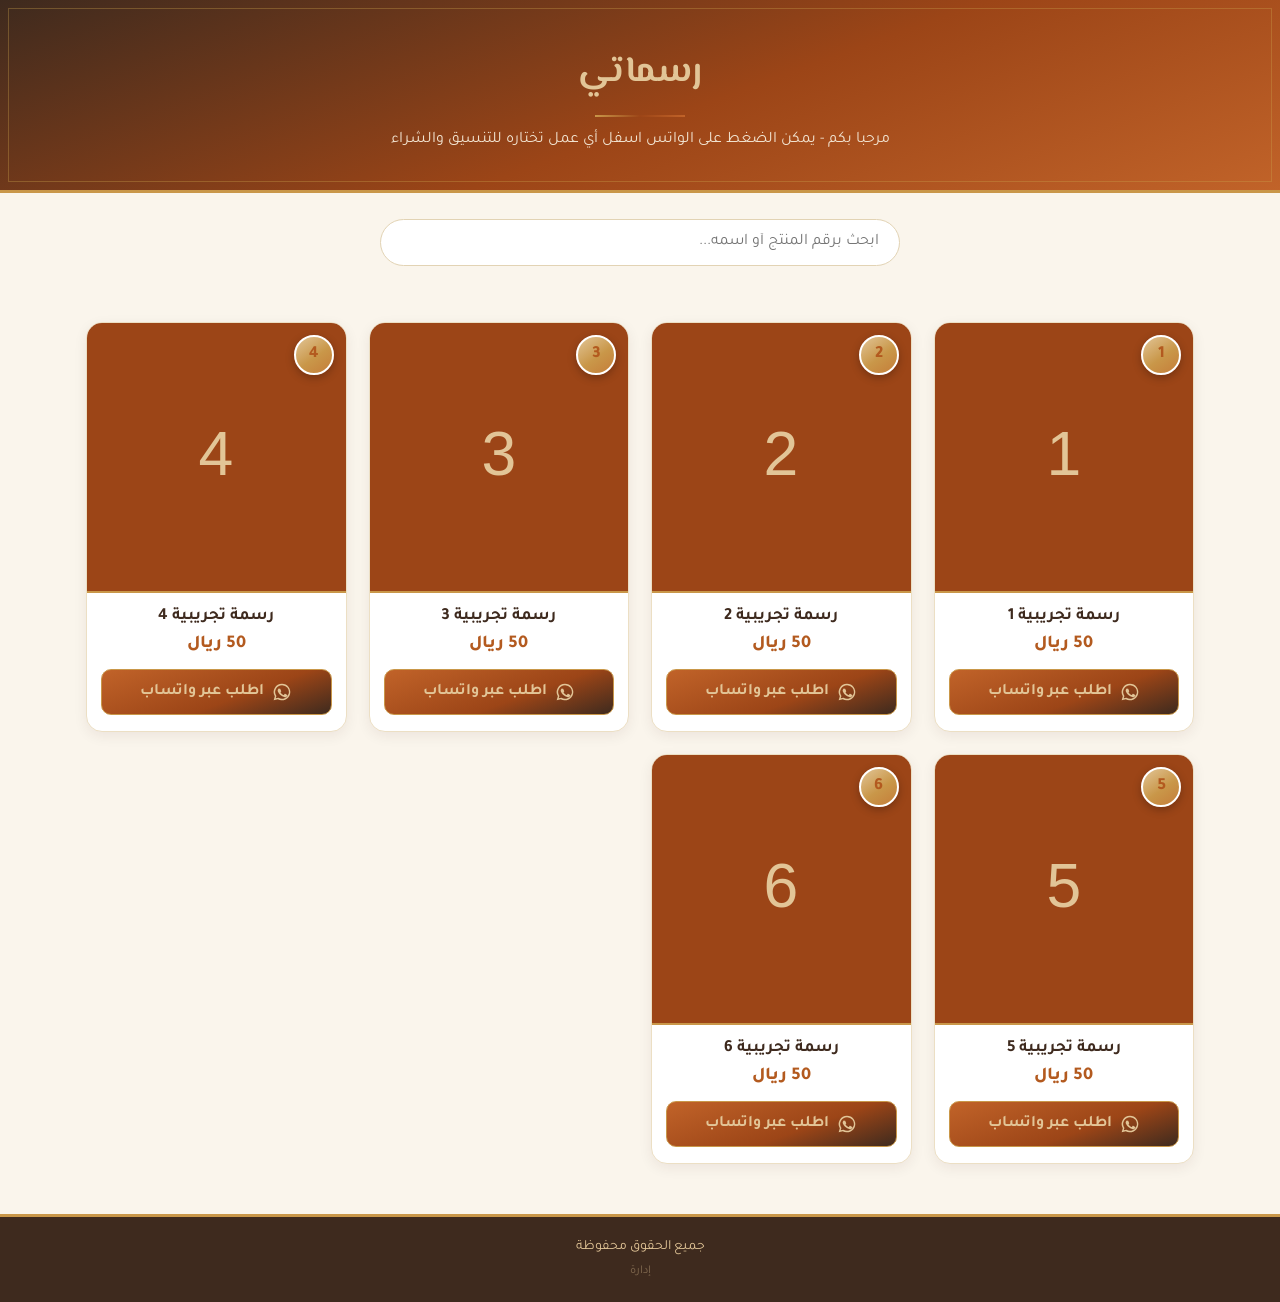
==== index.html @ ddc1f8a0 "بناء موقع رسماتي: عرض منتجات، طلب واتساب، لوحة إدارة موقع مستقل جديد (نفس فكرة وآلية متجر فاطمة) بأل" ====
<!DOCTYPE html>
<html lang="ar" dir="rtl">
<head>
  <meta charset="UTF-8">
  <meta name="viewport" content="width=device-width, initial-scale=1.0">
  <title>رسماتي</title>
  <link rel="preconnect" href="https://fonts.googleapis.com">
  <link rel="preconnect" href="https://fonts.gstatic.com" crossorigin>
  <link href="https://fonts.googleapis.com/css2?family=El+Messiri:wght@600;700&family=Tajawal:wght@400;500;700;800&display=swap" rel="stylesheet">
  <link rel="stylesheet" href="style.css?v=3">
</head>
<body>

  <header class="top">
    <h1 id="siteTitle">رسماتي</h1>
    <p id="siteSubtitle"></p>
  </header>

  <main>
    <div class="search-row">
      <div class="search-box">
        <input type="text" id="searchInput" placeholder="ابحث برقم المنتج أو اسمه...">
      </div>
      <div class="cat-dropdown" id="catDropdownWrap">
        <button type="button" class="cat-dropdown-btn" id="catDropdownBtn">
          <span id="catDropdownLabel">الأقسام</span>
          <span class="caret">▾</span>
        </button>
        <div class="cat-dropdown-menu" id="catDropdownMenu"></div>
      </div>
    </div>
    <div class="cat-tabs" id="catTabs"></div>
    <div class="grid" id="productsGrid"></div>
    <p class="empty" id="emptyMsg" style="display:none;">لا توجد منتجات مطابقة</p>
  </main>

  <footer>
    <p id="siteFooter"></p>
    <a class="admin-link" href="admin.html">إدارة</a>
  </footer>

  <div class="lightbox" id="lightbox">
    <button type="button" class="lb-close" id="lbClose" aria-label="إغلاق">&times;</button>
    <button type="button" class="lb-nav lb-prev" id="lbPrev" aria-label="الصورة السابقة">&#10094;</button>
    <button type="button" class="lb-nav lb-next" id="lbNext" aria-label="الصورة التالية">&#10095;</button>
    <div class="lb-stage" id="lbStage">
      <img id="lbImg" src="" alt="" draggable="false">
    </div>
    <div class="lb-zoom-bar">
      <button type="button" id="lbZoomOut" aria-label="تصغير">−</button>
      <span id="lbZoomLevel">100%</span>
      <button type="button" id="lbZoomIn" aria-label="تكبير">+</button>
    </div>
    <span class="lb-count" id="lbCount"></span>
  </div>

  <script>
    var DATA = null;
    var grid = document.getElementById('productsGrid');
    var emptyMsg = document.getElementById('emptyMsg');
    var searchInput = document.getElementById('searchInput');
    var catTabs = document.getElementById('catTabs');
    var ALL = 'الكل';
    var NONE = 'بدون قسم';
    var activeCategory = ALL;

    function siteBase() {
      var u = window.location.href.split('?')[0].split('#')[0];
      return u.substring(0, u.lastIndexOf('/') + 1);
    }

    function productImages(p) {
      if (p.images && p.images.length) { return p.images; }
      if (p.image) { return [p.image]; }
      return [];
    }

    /* ---------- صندوق تكبير الصورة ---------- */

    var lb = {
      el: document.getElementById('lightbox'),
      stage: document.getElementById('lbStage'),
      img: document.getElementById('lbImg'),
      count: document.getElementById('lbCount'),
      zoomLevel: document.getElementById('lbZoomLevel'),
      imgs: [],
      index: 0,
      scale: 1,
      x: 0,
      y: 0
    };

    var MIN_SCALE = 1;
    var MAX_SCALE = 4;

    function lbApply(animate) {
      lb.img.style.transition = animate ? 'transform 0.18s ease' : 'none';
      lb.img.style.transform = 'translate(' + lb.x + 'px,' + lb.y + 'px) scale(' + lb.scale + ')';
      lb.img.style.cursor = lb.scale > 1 ? 'grab' : 'zoom-in';
      lb.zoomLevel.textContent = Math.round(lb.scale * 100) + '%';
    }

    function lbClampPan() {
      if (lb.scale <= 1) { lb.x = 0; lb.y = 0; return; }
      var maxX = (lb.stage.clientWidth * (lb.scale - 1)) / 2;
      var maxY = (lb.stage.clientHeight * (lb.scale - 1)) / 2;
      lb.x = Math.max(-maxX, Math.min(maxX, lb.x));
      lb.y = Math.max(-maxY, Math.min(maxY, lb.y));
    }

    function lbSetScale(newScale, animate) {
      lb.scale = Math.max(MIN_SCALE, Math.min(MAX_SCALE, newScale));
      lbClampPan();
      lbApply(animate);
    }

    function lbShow(i) {
      lb.index = (i + lb.imgs.length) % lb.imgs.length;
      lb.img.src = lb.imgs[lb.index];
      lb.scale = 1;
      lb.x = 0;
      lb.y = 0;
      lbApply(false);
      lb.count.textContent = lb.imgs.length > 1 ? (lb.index + 1) + '/' + lb.imgs.length : '';
      var multi = lb.imgs.length > 1;
      document.getElementById('lbPrev').style.display = multi ? 'flex' : 'none';
      document.getElementById('lbNext').style.display = multi ? 'flex' : 'none';
    }

    function openLightbox(imgs, startIndex) {
      lb.imgs = imgs;
      document.body.style.overflow = 'hidden';
      lb.el.classList.add('open');
      lbShow(startIndex || 0);
    }

    function closeLightbox() {
      lb.el.classList.remove('open');
      document.body.style.overflow = '';
    }

    document.getElementById('lbClose').onclick = closeLightbox;
    document.getElementById('lbPrev').onclick = function (e) { e.stopPropagation(); lbShow(lb.index - 1); };
    document.getElementById('lbNext').onclick = function (e) { e.stopPropagation(); lbShow(lb.index + 1); };
    document.getElementById('lbZoomIn').onclick = function (e) { e.stopPropagation(); lbSetScale(lb.scale + 0.6, true); };
    document.getElementById('lbZoomOut').onclick = function (e) { e.stopPropagation(); lbSetScale(lb.scale - 0.6, true); };

    lb.el.addEventListener('click', function (e) {
      if (e.target === lb.el) { closeLightbox(); }
    });

    document.addEventListener('keydown', function (e) {
      if (!lb.el.classList.contains('open')) { return; }
      if (e.key === 'Escape') { closeLightbox(); }
      else if (e.key === 'ArrowLeft') { lbShow(lb.index - (document.dir === 'rtl' ? -1 : 1)); }
      else if (e.key === 'ArrowRight') { lbShow(lb.index + (document.dir === 'rtl' ? -1 : 1)); }
      else if (e.key === '+') { lbSetScale(lb.scale + 0.6, true); }
      else if (e.key === '-') { lbSetScale(lb.scale - 0.6, true); }
    });

    /* التكبير بعجلة الفأرة */
    lb.stage.addEventListener('wheel', function (e) {
      if (!lb.el.classList.contains('open')) { return; }
      e.preventDefault();
      var delta = e.deltaY > 0 ? -0.3 : 0.3;
      lbSetScale(lb.scale + delta, false);
    }, { passive: false });

    /* فأرة ولمس موحّدان عبر Pointer Events:
       - إصبع واحد / فأرة مع الضغط والسحب: تحريك الصورة عند التكبير
       - إصبعان (pinch): تكبير وتصغير باللمس
       - نقرة/لمسة مزدوجة سريعة بلا تحريك: تبديل التكبير 1x <-> 2.4x */
    var activePointers = {};
    var activeCount = 0;
    var pinchActive = false, pinchStartDist = 0, pinchStartScale = 1;
    var panId = null, panStartX = 0, panStartY = 0, panOrigX = 0, panOrigY = 0;
    var tapCandidate = null;
    var lastTapTime = 0;

    function dist2(a, b) {
      var dx = a.x - b.x, dy = a.y - b.y;
      return Math.sqrt(dx * dx + dy * dy);
    }

    lb.stage.addEventListener('pointerdown', function (e) {
      activePointers[e.pointerId] = { x: e.clientX, y: e.clientY };
      activeCount = Object.keys(activePointers).length;

      if (activeCount === 2) {
        var ids = Object.keys(activePointers);
        pinchActive = true;
        pinchStartDist = dist2(activePointers[ids[0]], activePointers[ids[1]]);
        pinchStartScale = lb.scale;
        panId = null;
        tapCandidate = null;
      } else if (activeCount === 1) {
        pinchActive = false;
        panId = e.pointerId;
        panStartX = e.clientX; panStartY = e.clientY;
        panOrigX = lb.x; panOrigY = lb.y;
        tapCandidate = { x: e.clientX, y: e.clientY, time: Date.now() };
      }
    });

    lb.stage.addEventListener('pointermove', function (e) {
      if (!(e.pointerId in activePointers)) { return; }
      activePointers[e.pointerId] = { x: e.clientX, y: e.clientY };

      if (pinchActive && activeCount === 2) {
        var ids = Object.keys(activePointers);
        var d = dist2(activePointers[ids[0]], activePointers[ids[1]]);
        if (pinchStartDist > 0) { lbSetScale(pinchStartScale * (d / pinchStartDist), false); }
        return;
      }

      if (panId === e.pointerId) {
        if (tapCandidate) {
          var movedFar = Math.abs(e.clientX - tapCandidate.x) > 8 || Math.abs(e.clientY - tapCandidate.y) > 8;
          if (movedFar) { tapCandidate = null; }
        }
        if (lb.scale > 1) {
          lb.x = panOrigX + (e.clientX - panStartX);
          lb.y = panOrigY + (e.clientY - panStartY);
          lbClampPan();
          lbApply(false);
        }
      }
    });

    function pointerEnd(e) {
      delete activePointers[e.pointerId];
      activeCount = Object.keys(activePointers).length;
      if (activeCount < 2) { pinchActive = false; }

      if (panId === e.pointerId) {
        if (tapCandidate && (Date.now() - tapCandidate.time) < 300) {
          var now = Date.now();
          if (now - lastTapTime < 350) {
            lbSetScale(lb.scale > 1 ? 1 : 2.4, true);
            lastTapTime = 0;
          } else {
            lastTapTime = now;
          }
        }
        panId = null;
        tapCandidate = null;
      }
    }

    lb.stage.addEventListener('pointerup', pointerEnd);
    lb.stage.addEventListener('pointercancel', pointerEnd);

    function buildWhatsappLink(p) {
      var imgs = productImages(p);
      var imageUrl = imgs.length ? (siteBase() + imgs[0]) : '';
      var msg = 'السلام عليكم، أبغى أطلب المنتج رقم ' + p.id + '\n' +
                'الاسم: ' + p.name + '\n' +
                'السعر: ' + p.price + ' ريال' +
                (imageUrl ? '\nرابط الصورة: ' + imageUrl : '');
      return 'https://wa.me/' + DATA.whatsapp + '?text=' + encodeURIComponent(msg);
    }

    function buildCarousel(p) {
      var imgs = productImages(p);
      var wrap = document.createElement('div');
      wrap.className = 'img-wrap';

      var track = document.createElement('div');
      track.className = 'img-track';
      imgs.forEach(function (src, i) {
        var img = document.createElement('img');
        img.src = src;
        img.alt = p.name;
        img.draggable = false;
        img.onclick = function (e) {
          e.stopPropagation();
          openLightbox(imgs, i);
        };
        track.appendChild(img);
      });
      wrap.appendChild(track);

      var current = 0;

      function update(animate) {
        track.style.transition = animate ? 'transform 0.35s ease' : 'none';
        track.style.transform = 'translateX(' + (current * 100) + '%)';
        if (dots) {
          Array.prototype.forEach.call(dots.children, function (d, i) {
            d.classList.toggle('active', i === current);
          });
        }
      }

      function go(i) {
        if (imgs.length === 0) { return; }
        current = (i + imgs.length) % imgs.length;
        update(true);
      }

      var dots = null;
      if (imgs.length > 1) {
        var prevBtn = document.createElement('button');
        prevBtn.type = 'button';
        prevBtn.className = 'nav-btn prev';
        prevBtn.innerHTML = '&#10094;';
        prevBtn.setAttribute('aria-label', 'الصورة السابقة');
        prevBtn.onclick = function (e) { e.stopPropagation(); go(current - 1); };

        var nextBtn = document.createElement('button');
        nextBtn.type = 'button';
        nextBtn.className = 'nav-btn next';
        nextBtn.innerHTML = '&#10095;';
        nextBtn.setAttribute('aria-label', 'الصورة التالية');
        nextBtn.onclick = function (e) { e.stopPropagation(); go(current + 1); };

        dots = document.createElement('div');
        dots.className = 'dots';
        imgs.forEach(function (_, i) {
          var d = document.createElement('span');
          d.className = 'dot' + (i === 0 ? ' active' : '');
          d.onclick = function (e) { e.stopPropagation(); go(i); };
          dots.appendChild(d);
        });

        var countBadge = document.createElement('span');
        countBadge.className = 'count-badge';
        countBadge.textContent = '1/' + imgs.length;

        wrap.appendChild(prevBtn);
        wrap.appendChild(nextBtn);
        wrap.appendChild(dots);
        wrap.appendChild(countBadge);

        var startX = null;
        wrap.addEventListener('touchstart', function (e) {
          startX = e.touches[0].clientX;
        }, { passive: true });
        wrap.addEventListener('touchend', function (e) {
          if (startX === null) { return; }
          var diff = e.changedTouches[0].clientX - startX;
          if (Math.abs(diff) > 40) {
            if (diff > 0) { go(current - 1); } else { go(current + 1); }
          }
          startX = null;
        });

        var origUpdate = update;
        update = function (animate) {
          origUpdate(animate);
          countBadge.textContent = (current + 1) + '/' + imgs.length;
        };
      }

      update(false);
      return wrap;
    }

    function currentList() {
      var list = DATA.products;
      if (activeCategory === NONE) {
        list = list.filter(function (p) { return !p.category; });
      } else if (activeCategory !== ALL) {
        list = list.filter(function (p) { return p.category === activeCategory; });
      }
      var q = searchInput.value.trim().toLowerCase();
      if (q) {
        list = list.filter(function (p) {
          return String(p.id).indexOf(q) !== -1 || p.name.toLowerCase().indexOf(q) !== -1;
        });
      }
      return list;
    }

    var catDropdownWrap = document.getElementById('catDropdownWrap');
    var catDropdownBtn = document.getElementById('catDropdownBtn');
    var catDropdownLabel = document.getElementById('catDropdownLabel');
    var catDropdownMenu = document.getElementById('catDropdownMenu');

    function closeCatDropdown() {
      catDropdownWrap.classList.remove('open');
    }

    function selectCategory(name) {
      activeCategory = name;
      Array.prototype.forEach.call(catTabs.children, function (c) {
        c.classList.toggle('active', c.textContent === name);
      });
      Array.prototype.forEach.call(catDropdownMenu.children, function (c) {
        c.classList.toggle('active', c.textContent === name);
      });
      catDropdownLabel.textContent = name === ALL ? 'الأقسام' : name;
      closeCatDropdown();
      render(currentList());
    }

    function buildTabs() {
      var cats = Array.isArray(DATA.categories) ? DATA.categories : [];
      catTabs.innerHTML = '';
      catDropdownMenu.innerHTML = '';

      if (cats.length === 0) {
        catDropdownWrap.style.display = 'none';
        return;
      }
      catDropdownWrap.style.display = '';

      var hasUncategorized = DATA.products.some(function (p) { return !p.category; });
      var names = [ALL].concat(cats).concat(hasUncategorized ? [NONE] : []);
      catDropdownLabel.textContent = activeCategory === ALL ? 'الأقسام' : activeCategory;

      names.forEach(function (name) {
        var btn = document.createElement('button');
        btn.type = 'button';
        btn.className = 'cat-tab' + (name === activeCategory ? ' active' : '');
        btn.textContent = name;
        btn.onclick = function () { selectCategory(name); };
        catTabs.appendChild(btn);

        var item = document.createElement('button');
        item.type = 'button';
        item.className = 'cat-dropdown-item' + (name === activeCategory ? ' active' : '');
        item.textContent = name;
        item.onclick = function () { selectCategory(name); };
        catDropdownMenu.appendChild(item);
      });
    }

    catDropdownBtn.addEventListener('click', function (e) {
      e.stopPropagation();
      catDropdownWrap.classList.toggle('open');
    });

    document.addEventListener('click', function (e) {
      if (!catDropdownWrap.contains(e.target)) { closeCatDropdown(); }
    });

    document.addEventListener('keydown', function (e) {
      if (e.key === 'Escape') { closeCatDropdown(); }
    });

    function render(list) {
      grid.innerHTML = '';
      if (list.length === 0) {
        emptyMsg.style.display = 'block';
        return;
      }
      emptyMsg.style.display = 'none';
      list.forEach(function (p) {
        var card = document.createElement('div');
        card.className = 'card';

        var badge = document.createElement('div');
        badge.className = 'badge';
        badge.textContent = p.id;

        var h3 = document.createElement('h3');
        h3.textContent = p.name;

        var price = document.createElement('p');
        price.className = 'price';
        price.textContent = p.price + ' ريال';

        var btn = document.createElement('a');
        btn.className = 'wa-btn';
        btn.target = '_blank';
        btn.rel = 'noopener';
        btn.href = buildWhatsappLink(p);
        btn.innerHTML = '<svg viewBox="0 0 24 24" aria-hidden="true"><path d="M12 2a10 10 0 0 0-8.6 15.1L2 22l5-1.3A10 10 0 1 0 12 2zm0 1.8a8.2 8.2 0 1 1-4.2 15.2l-.3-.2-3 .8.8-2.9-.2-.3A8.2 8.2 0 0 1 12 3.800zm-3.500 3.900c-.2 0-.5.1-.7.3-.3.3-1 1-1 2.300s1 2.700 1.200 2.900c.1.2 2 3.100 4.900 4.300 2.400 1 2.900.8 3.400.7.5 0 1.700-.7 1.900-1.300.2-.700.2-1.200.2-1.300-.1-.1-.3-.2-.6-.4l-2-1c-.3-.1-.5-.1-.7.2l-.9 1.100c-.2.2-.3.2-.6.1a6.700 6.700 0 0 1-3.300-2.900c-.2-.4.2-.4.7-1.300.1-.2 0-.3 0-.5l-.9-2.200c-.2-.5-.4-.5-.6-.5h-.5z"/></svg><span>اطلب عبر واتساب</span>';

        card.appendChild(badge);
        card.appendChild(buildCarousel(p));
        card.appendChild(h3);
        card.appendChild(price);
        card.appendChild(btn);
        grid.appendChild(card);
      });
    }

    function applyData() {
      document.getElementById('siteTitle').textContent = DATA.title;
      document.getElementById('siteSubtitle').textContent = DATA.subtitle;
      document.getElementById('siteFooter').textContent = DATA.footer;
      document.title = DATA.title;
      buildTabs();
      render(currentList());
    }

    searchInput.addEventListener('input', function () {
      render(currentList());
    });

    fetch('data.json?t=' + Date.now())
      .then(function (r) { return r.json(); })
      .then(function (d) { DATA = d; applyData(); })
      .catch(function () {
        emptyMsg.textContent = 'تعذر تحميل المنتجات، حدّث الصفحة';
        emptyMsg.style.display = 'block';
      });
  </script>
</body>
</html>
---- style.css ----
:root {
  --oud: #9c4517;        /* البرتقالي المحروق - الخطوط الفاصلة والروابط والعناصر المؤكدة */
  --oud-dark: #3e2a1e;    /* البني الداكن - النصوص والعناوين */
  --oud-light: #c16329;   /* برتقالي الجمر - الشريط العلوي والأزرار */
  --gold: #c99749;        /* الذهبي - بداية التدرج والحدود */
  --gold-light: #e2c597;  /* درجة أفتح من الذهبي، للنص على خلفية غامقة */
  --gold-dark: #c57d39;   /* العنبري - الخط التزييني تحت العنوان */
  --cream: #faf5ec;       /* الكريمي - الخلفية الأساسية */
  --ink: #3e2a1e;         /* البني الداكن - النصوص */
  --label: #b35a1f;       /* البرتقالي - أرقام الأعمال والتسميات الصغيرة */
}

* {
  box-sizing: border-box;
  margin: 0;
  padding: 0;
}

body {
  font-family: 'Tajawal', Tahoma, Arial, sans-serif;
  background: var(--cream);
  color: var(--ink);
  min-height: 100vh;
  display: flex;
  flex-direction: column;
}

/* ---------- الرأس ---------- */

.top {
  background: linear-gradient(160deg, var(--oud-dark) 0%, var(--oud) 55%, var(--oud-light) 100%);
  color: #fff;
  text-align: center;
  padding: 44px 16px 40px;
  border-bottom: 3px solid var(--gold);
  position: relative;
}

.top::before {
  content: '';
  position: absolute;
  inset: 8px;
  border: 1px solid rgba(201, 162, 75, 0.35);
  pointer-events: none;
}

.top h1 {
  font-family: 'El Messiri', 'Tajawal', Tahoma, sans-serif;
  font-size: 36px;
  font-weight: 700;
  color: var(--gold-light);
  letter-spacing: 0.5px;
}

.top h1::after {
  content: '';
  display: block;
  width: 90px;
  height: 2px;
  margin: 14px auto 0;
  background: linear-gradient(90deg, var(--gold), var(--oud), var(--oud-light));
}

.top p {
  margin-top: 14px;
  font-size: 16px;
  color: #f1e3d0;
}

/* ---------- المحتوى ---------- */

main {
  flex: 1;
  width: 100%;
  max-width: 1140px;
  margin: 0 auto;
  padding: 26px 16px 50px;
}

.search-row {
  display: flex;
  align-items: center;
  justify-content: center;
  gap: 10px;
  max-width: 620px;
  margin: 0 auto 28px;
}

.search-box {
  flex: 1;
  max-width: 520px;
  margin: 0;
}

.cat-dropdown {
  position: relative;
  flex-shrink: 0;
}

.cat-dropdown-btn {
  display: flex;
  align-items: center;
  gap: 6px;
  height: 100%;
  padding: 13px 16px;
  font-family: inherit;
  font-size: 15px;
  font-weight: 700;
  color: var(--oud);
  background: #fff;
  border: 1.5px solid #e2d3b4;
  border-radius: 30px;
  cursor: pointer;
  white-space: nowrap;
  transition: border-color 0.2s;
}

.cat-dropdown-btn:hover {
  border-color: var(--gold);
}

.cat-dropdown-btn .caret {
  font-size: 11px;
  transition: transform 0.2s;
}

.cat-dropdown.open .cat-dropdown-btn .caret {
  transform: rotate(180deg);
}

.cat-dropdown-menu {
  display: none;
  position: absolute;
  top: calc(100% + 8px);
  right: 0;
  min-width: 180px;
  max-height: 320px;
  overflow-y: auto;
  background: #fff;
  border: 1px solid #e2d3b4;
  border-radius: 14px;
  box-shadow: 0 10px 26px rgba(61, 11, 23, 0.18);
  z-index: 50;
  padding: 6px;
}

.cat-dropdown.open .cat-dropdown-menu {
  display: block;
}

.cat-dropdown-item {
  display: block;
  width: 100%;
  text-align: right;
  padding: 10px 12px;
  font-family: inherit;
  font-size: 14px;
  font-weight: 600;
  color: var(--ink);
  background: none;
  border: none;
  border-radius: 8px;
  cursor: pointer;
}

.cat-dropdown-item:hover {
  background: var(--cream);
}

.cat-dropdown-item.active {
  background: var(--oud);
  color: var(--gold-light);
}

.search-box input {
  width: 100%;
  padding: 13px 20px;
  font-family: inherit;
  font-size: 16px;
  color: var(--ink);
  background: #fff;
  border: 1.5px solid #e2d3b4;
  border-radius: 30px;
  outline: none;
  transition: border-color 0.2s, box-shadow 0.2s;
}

.search-box input:focus {
  border-color: var(--gold);
  box-shadow: 0 0 0 4px rgba(201, 162, 75, 0.18);
}

.cat-tabs {
  display: flex;
  gap: 8px;
  overflow-x: auto;
  padding-bottom: 10px;
  margin-bottom: 18px;
  -ms-overflow-style: none;
  scrollbar-width: none;
}

.cat-tabs::-webkit-scrollbar {
  display: none;
}

.cat-tab {
  flex: 0 0 auto;
  font-family: inherit;
  font-size: 14px;
  font-weight: 700;
  color: var(--label);
  background: #fff;
  border: 1.5px solid #e2d3b4;
  border-radius: 20px;
  padding: 9px 18px;
  cursor: pointer;
  transition: background 0.2s, color 0.2s, border-color 0.2s;
  white-space: nowrap;
}

.cat-tab:hover {
  border-color: var(--gold);
}

.cat-tab.active {
  background: var(--oud);
  border-color: var(--oud);
  color: var(--gold-light);
}

.grid {
  display: grid;
  grid-template-columns: repeat(auto-fill, minmax(240px, 1fr));
  gap: 22px;
}

/* ---------- بطاقة المنتج ---------- */

.card {
  position: relative;
  background: #fff;
  border: 1px solid #ecdfc4;
  border-radius: 16px;
  overflow: hidden;
  box-shadow: 0 4px 14px rgba(61, 11, 23, 0.07);
  text-align: center;
  transition: transform 0.25s ease, box-shadow 0.25s ease, border-color 0.25s ease;
}

.card:hover {
  transform: translateY(-4px);
  border-color: var(--gold);
  box-shadow: 0 12px 26px rgba(61, 11, 23, 0.16);
}

.badge {
  position: absolute;
  top: 12px;
  right: 12px;
  z-index: 2;
  min-width: 40px;
  height: 40px;
  line-height: 36px;
  padding: 0 8px;
  border-radius: 20px;
  background: linear-gradient(145deg, var(--gold-light), var(--gold) 55%, var(--gold-dark));
  border: 2px solid #fff;
  color: var(--label);
  font-weight: 800;
  font-size: 17px;
  box-shadow: 0 3px 8px rgba(0, 0, 0, 0.25);
}

.img-wrap {
  position: relative;
  overflow: hidden;
  height: 270px;
  background: #f1e9da;
  border-bottom: 2px solid var(--gold);
  direction: ltr;
}

.img-track {
  display: flex;
  height: 100%;
  transform: translateX(0%);
}

.img-track img {
  flex: 0 0 100%;
  width: 100%;
  height: 100%;
  object-fit: cover;
  user-select: none;
  -webkit-user-drag: none;
  transition: transform 0.45s ease;
}

.img-wrap:hover .img-track img {
  cursor: zoom-in;
}

.nav-btn {
  position: absolute;
  top: 50%;
  transform: translateY(-50%);
  width: 32px;
  height: 32px;
  border-radius: 50%;
  border: none;
  background: rgba(61, 11, 23, 0.55);
  color: #fff;
  font-size: 13px;
  line-height: 32px;
  text-align: center;
  cursor: pointer;
  z-index: 3;
  opacity: 0;
  transition: opacity 0.2s, background 0.2s;
}

.img-wrap:hover .nav-btn {
  opacity: 1;
}

.nav-btn:hover {
  background: var(--oud);
}

.nav-btn.prev {
  left: 8px;
}

.nav-btn.next {
  right: 8px;
}

.dots {
  position: absolute;
  bottom: 10px;
  left: 0;
  right: 0;
  display: flex;
  justify-content: center;
  gap: 6px;
  z-index: 3;
}

.dot {
  width: 7px;
  height: 7px;
  border-radius: 50%;
  background: rgba(255, 255, 255, 0.55);
  border: 1px solid rgba(61, 11, 23, 0.4);
  cursor: pointer;
  transition: background 0.2s, transform 0.2s;
}

.dot.active {
  background: var(--gold);
  transform: scale(1.25);
}

.count-badge {
  position: absolute;
  top: 10px;
  left: 10px;
  z-index: 3;
  background: rgba(61, 11, 23, 0.6);
  color: var(--gold-light);
  font-size: 11px;
  font-weight: 700;
  padding: 2px 8px;
  border-radius: 10px;
}

.card h3 {
  margin: 14px 12px 6px;
  font-size: 17px;
  font-weight: 700;
  color: var(--ink);
}

.price {
  color: var(--label);
  font-weight: 800;
  font-size: 18px;
  margin-bottom: 14px;
}

.wa-btn {
  display: flex;
  align-items: center;
  justify-content: center;
  gap: 8px;
  margin: 0 14px 16px;
  padding: 12px;
  background: linear-gradient(160deg, var(--oud-light), var(--oud) 60%, var(--oud-dark));
  border: 1px solid var(--gold);
  border-radius: 10px;
  color: var(--gold-light);
  font-weight: 700;
  font-size: 16px;
  text-decoration: none;
  transition: filter 0.2s, color 0.2s;
}

.wa-btn svg {
  width: 20px;
  height: 20px;
  fill: currentColor;
  flex-shrink: 0;
}

.wa-btn:hover {
  filter: brightness(1.18);
  color: #fff;
}

.empty {
  text-align: center;
  padding: 40px;
  color: #8a7479;
}

/* ---------- التذييل ---------- */

footer {
  text-align: center;
  padding: 22px 16px;
  background: var(--oud-dark);
  border-top: 3px solid var(--gold);
  color: var(--gold-light);
  font-size: 14px;
}

.admin-link {
  display: inline-block;
  margin-top: 8px;
  color: var(--gold-light);
  opacity: 0.4;
  font-size: 12px;
  text-decoration: none;
}

.admin-link:hover {
  opacity: 0.9;
}

/* ---------- صندوق تكبير الصورة ---------- */

.lightbox {
  display: none;
  position: fixed;
  inset: 0;
  z-index: 999;
  background: rgba(20, 8, 12, 0.94);
  align-items: center;
  justify-content: center;
}

.lightbox.open {
  display: flex;
}

.lb-stage {
  width: 100%;
  height: 100%;
  display: flex;
  align-items: center;
  justify-content: center;
  overflow: hidden;
  touch-action: none;
}

.lb-stage img {
  max-width: 92vw;
  max-height: 82vh;
  object-fit: contain;
  user-select: none;
  -webkit-user-drag: none;
  will-change: transform;
}

.lb-close {
  position: absolute;
  top: 14px;
  left: 16px;
  z-index: 3;
  width: 40px;
  height: 40px;
  border-radius: 50%;
  border: none;
  background: rgba(255, 255, 255, 0.12);
  color: #fff;
  font-size: 24px;
  line-height: 40px;
  cursor: pointer;
}

.lb-close:hover {
  background: rgba(255, 255, 255, 0.22);
}

.lb-nav {
  position: absolute;
  top: 50%;
  transform: translateY(-50%);
  width: 46px;
  height: 46px;
  border-radius: 50%;
  border: none;
  background: rgba(255, 255, 255, 0.12);
  color: #fff;
  font-size: 16px;
  cursor: pointer;
  z-index: 3;
  display: flex;
  align-items: center;
  justify-content: center;
}

.lb-nav:hover {
  background: rgba(255, 255, 255, 0.22);
}

.lb-nav.lb-prev {
  right: 16px;
}

.lb-nav.lb-next {
  left: 16px;
}

.lb-zoom-bar {
  position: absolute;
  bottom: 18px;
  left: 50%;
  transform: translateX(-50%);
  display: flex;
  align-items: center;
  gap: 12px;
  background: rgba(255, 255, 255, 0.12);
  border-radius: 24px;
  padding: 8px 16px;
  z-index: 3;
  color: #fff;
}

.lb-zoom-bar button {
  width: 30px;
  height: 30px;
  border-radius: 50%;
  border: none;
  background: rgba(255, 255, 255, 0.18);
  color: #fff;
  font-size: 18px;
  line-height: 30px;
  cursor: pointer;
}

.lb-zoom-bar button:hover {
  background: rgba(255, 255, 255, 0.3);
}

.lb-zoom-bar span {
  min-width: 42px;
  text-align: center;
  font-size: 13px;
}

.lb-count {
  position: absolute;
  top: 16px;
  right: 16px;
  z-index: 3;
  color: #fff;
  background: rgba(255, 255, 255, 0.12);
  border-radius: 12px;
  padding: 4px 10px;
  font-size: 12px;
}

/* ---------- الجوال ---------- */

@media (max-width: 600px) {
  .top {
    padding: 34px 14px 30px;
  }
  .top h1 {
    font-size: 27px;
  }
  .search-row {
    padding: 0 2px;
  }
  .cat-dropdown-btn {
    padding: 11px 12px;
    font-size: 13px;
  }
  .cat-dropdown-menu {
    min-width: 150px;
  }
  .grid {
    grid-template-columns: repeat(2, 1fr);
    gap: 12px;
  }
  .img-wrap {
    height: 190px;
  }
  .cat-tab {
    font-size: 13px;
    padding: 7px 14px;
  }
  .nav-btn {
    opacity: 1;
    width: 26px;
    height: 26px;
    font-size: 11px;
    line-height: 26px;
  }
  .lb-nav {
    width: 38px;
    height: 38px;
    font-size: 13px;
  }
  .lb-nav.lb-prev {
    right: 8px;
  }
  .lb-nav.lb-next {
    left: 8px;
  }
  .lb-close {
    top: 8px;
    left: 8px;
    width: 34px;
    height: 34px;
    font-size: 20px;
    line-height: 34px;
  }
  .lb-count {
    top: 10px;
    right: 10px;
  }
  .lb-zoom-bar {
    bottom: 10px;
  }
  .card h3 {
    font-size: 14px;
    margin: 10px 8px 4px;
  }
  .price {
    font-size: 15px;
    margin-bottom: 10px;
  }
  .wa-btn {
    margin: 0 8px 10px;
    padding: 10px 6px;
    font-size: 13px;
    gap: 5px;
  }
  .wa-btn svg {
    width: 16px;
    height: 16px;
  }
  .badge {
    min-width: 32px;
    height: 32px;
    line-height: 28px;
    font-size: 14px;
    top: 8px;
    right: 8px;
  }
}
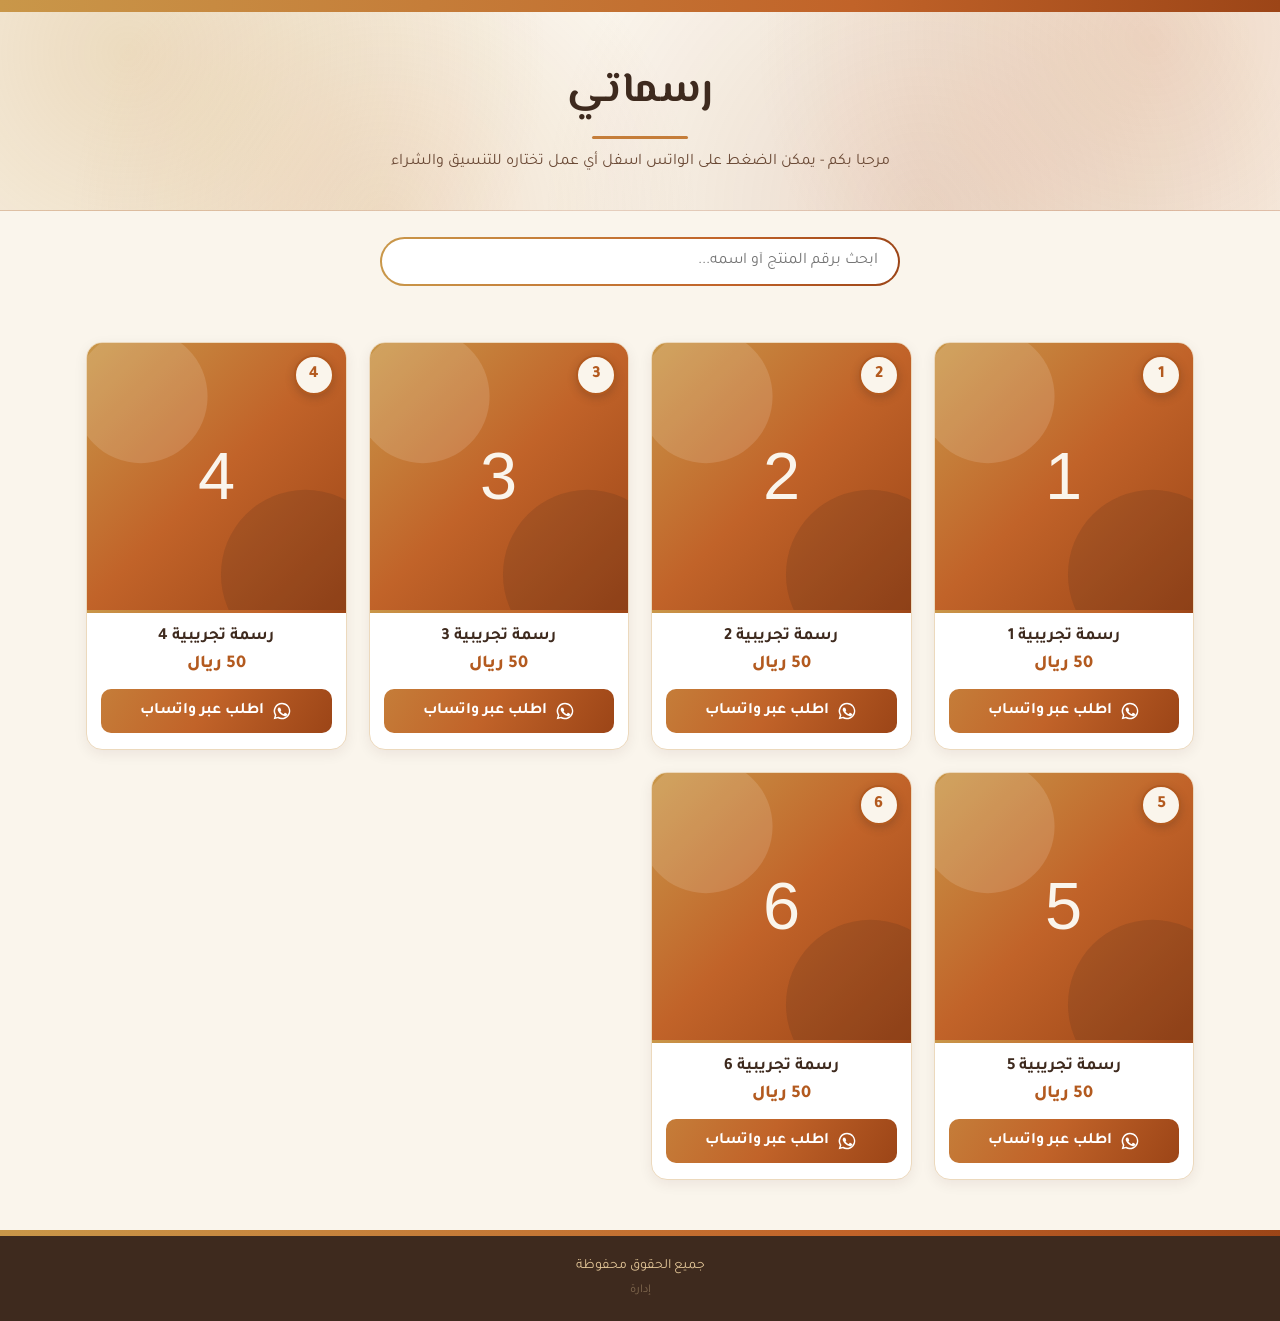
==== commit 0730948b: "إعادة تصميم رسماتي بمزج ألوان الباليت على طابع فني خلفية كريمية مع لمسات لونية ناعمة في الرأس، شريط " ====
--- a/index.html
+++ b/index.html
@@ -7,7 +7,7 @@
   <link rel="preconnect" href="https://fonts.googleapis.com">
   <link rel="preconnect" href="https://fonts.gstatic.com" crossorigin>
   <link href="https://fonts.googleapis.com/css2?family=El+Messiri:wght@600;700&family=Tajawal:wght@400;500;700;800&display=swap" rel="stylesheet">
-  <link rel="stylesheet" href="style.css?v=3">
+  <link rel="stylesheet" href="style.css?v=4">
 </head>
 <body>
 
--- a/style.css
+++ b/style.css
@@ -28,43 +28,52 @@
 /* ---------- الرأس ---------- */
 
 .top {
-  background: linear-gradient(160deg, var(--oud-dark) 0%, var(--oud) 55%, var(--oud-light) 100%);
-  color: #fff;
+  background:
+    radial-gradient(circle at 10% 25%, rgba(201, 151, 73, 0.28), transparent 36%),
+    radial-gradient(circle at 90% 18%, rgba(193, 99, 41, 0.20), transparent 34%),
+    radial-gradient(circle at 72% 100%, rgba(156, 69, 23, 0.16), transparent 40%),
+    radial-gradient(circle at 30% 105%, rgba(197, 125, 57, 0.18), transparent 34%),
+    var(--cream);
+  color: var(--ink);
   text-align: center;
-  padding: 44px 16px 40px;
-  border-bottom: 3px solid var(--gold);
+  padding: 58px 16px 38px;
+  border-bottom: 1px solid rgba(156, 69, 23, 0.22);
   position: relative;
 }
 
 .top::before {
   content: '';
   position: absolute;
-  inset: 8px;
-  border: 1px solid rgba(201, 162, 75, 0.35);
+  top: 0;
+  left: 0;
+  right: 0;
+  height: 12px;
+  background: linear-gradient(90deg, var(--gold), var(--gold-dark), var(--oud-light), var(--oud));
   pointer-events: none;
 }
 
 .top h1 {
   font-family: 'El Messiri', 'Tajawal', Tahoma, sans-serif;
-  font-size: 36px;
+  font-size: 42px;
   font-weight: 700;
-  color: var(--gold-light);
+  color: var(--ink);
   letter-spacing: 0.5px;
 }
 
 .top h1::after {
   content: '';
   display: block;
-  width: 90px;
-  height: 2px;
-  margin: 14px auto 0;
-  background: linear-gradient(90deg, var(--gold), var(--oud), var(--oud-light));
+  width: 96px;
+  height: 3px;
+  margin: 12px auto 0;
+  border-radius: 3px;
+  background: var(--gold-dark);
 }
 
 .top p {
   margin-top: 14px;
   font-size: 16px;
-  color: #f1e3d0;
+  color: #6b4a36;
 }
 
 /* ---------- المحتوى ---------- */
@@ -102,21 +111,21 @@
   align-items: center;
   gap: 6px;
   height: 100%;
-  padding: 13px 16px;
+  padding: 13px 18px;
   font-family: inherit;
   font-size: 15px;
   font-weight: 700;
-  color: var(--oud);
-  background: #fff;
-  border: 1.5px solid #e2d3b4;
+  color: #fff;
+  background: linear-gradient(120deg, var(--oud-light), var(--oud));
+  border: none;
   border-radius: 30px;
   cursor: pointer;
   white-space: nowrap;
-  transition: border-color 0.2s;
+  transition: filter 0.2s;
 }
 
 .cat-dropdown-btn:hover {
-  border-color: var(--gold);
+  filter: brightness(1.1);
 }
 
 .cat-dropdown-btn .caret {
@@ -137,7 +146,7 @@
   max-height: 320px;
   overflow-y: auto;
   background: #fff;
-  border: 1px solid #e2d3b4;
+  border: 1px solid #e6cfae;
   border-radius: 14px;
   box-shadow: 0 10px 26px rgba(61, 11, 23, 0.18);
   z-index: 50;
@@ -168,8 +177,8 @@
 }
 
 .cat-dropdown-item.active {
-  background: var(--oud);
-  color: var(--gold-light);
+  background: linear-gradient(120deg, var(--oud-light), var(--oud));
+  color: #fff;
 }
 
 .search-box input {
@@ -178,16 +187,15 @@
   font-family: inherit;
   font-size: 16px;
   color: var(--ink);
-  background: #fff;
-  border: 1.5px solid #e2d3b4;
+  border: 2px solid transparent;
   border-radius: 30px;
+  background: linear-gradient(#fff, #fff) padding-box, linear-gradient(90deg, var(--gold), var(--gold-dark), var(--oud-light), var(--oud)) border-box;
   outline: none;
-  transition: border-color 0.2s, box-shadow 0.2s;
+  transition: box-shadow 0.2s;
 }
 
 .search-box input:focus {
-  border-color: var(--gold);
-  box-shadow: 0 0 0 4px rgba(201, 162, 75, 0.18);
+  box-shadow: 0 0 0 4px rgba(193, 99, 41, 0.18);
 }
 
 .cat-tabs {
@@ -211,7 +219,7 @@
   font-weight: 700;
   color: var(--label);
   background: #fff;
-  border: 1.5px solid #e2d3b4;
+  border: 1.5px solid #e6cfae;
   border-radius: 20px;
   padding: 9px 18px;
   cursor: pointer;
@@ -224,9 +232,9 @@
 }
 
 .cat-tab.active {
-  background: var(--oud);
-  border-color: var(--oud);
-  color: var(--gold-light);
+  background: linear-gradient(120deg, var(--oud-light), var(--oud));
+  border-color: transparent;
+  color: #fff;
 }
 
 .grid {
@@ -240,7 +248,7 @@
 .card {
   position: relative;
   background: #fff;
-  border: 1px solid #ecdfc4;
+  border: 1px solid #ecd9bd;
   border-radius: 16px;
   overflow: hidden;
   box-shadow: 0 4px 14px rgba(61, 11, 23, 0.07);
@@ -264,12 +272,12 @@
   line-height: 36px;
   padding: 0 8px;
   border-radius: 20px;
-  background: linear-gradient(145deg, var(--gold-light), var(--gold) 55%, var(--gold-dark));
-  border: 2px solid #fff;
+  background: var(--cream);
+  border: 2px solid var(--label);
   color: var(--label);
   font-weight: 800;
   font-size: 17px;
-  box-shadow: 0 3px 8px rgba(0, 0, 0, 0.25);
+  box-shadow: 0 3px 8px rgba(62, 42, 30, 0.25);
 }
 
 .img-wrap {
@@ -277,7 +285,8 @@
   overflow: hidden;
   height: 270px;
   background: #f1e9da;
-  border-bottom: 2px solid var(--gold);
+  border-bottom: 3px solid;
+  border-image: linear-gradient(90deg, var(--gold), var(--gold-dark), var(--oud-light), var(--oud)) 1;
   direction: ltr;
 }
 
@@ -396,14 +405,14 @@
   gap: 8px;
   margin: 0 14px 16px;
   padding: 12px;
-  background: linear-gradient(160deg, var(--oud-light), var(--oud) 60%, var(--oud-dark));
-  border: 1px solid var(--gold);
+  background: linear-gradient(120deg, var(--gold-dark), var(--oud-light) 45%, var(--oud));
+  border: none;
   border-radius: 10px;
-  color: var(--gold-light);
+  color: #fff;
   font-weight: 700;
   font-size: 16px;
   text-decoration: none;
-  transition: filter 0.2s, color 0.2s;
+  transition: filter 0.2s;
 }
 
 .wa-btn svg {
@@ -414,7 +423,7 @@
 }
 
 .wa-btn:hover {
-  filter: brightness(1.18);
+  filter: brightness(1.12);
   color: #fff;
 }
 
@@ -430,7 +439,8 @@
   text-align: center;
   padding: 22px 16px;
   background: var(--oud-dark);
-  border-top: 3px solid var(--gold);
+  border-top: 6px solid;
+  border-image: linear-gradient(90deg, var(--gold), var(--gold-dark), var(--oud-light), var(--oud)) 1;
   color: var(--gold-light);
   font-size: 14px;
 }
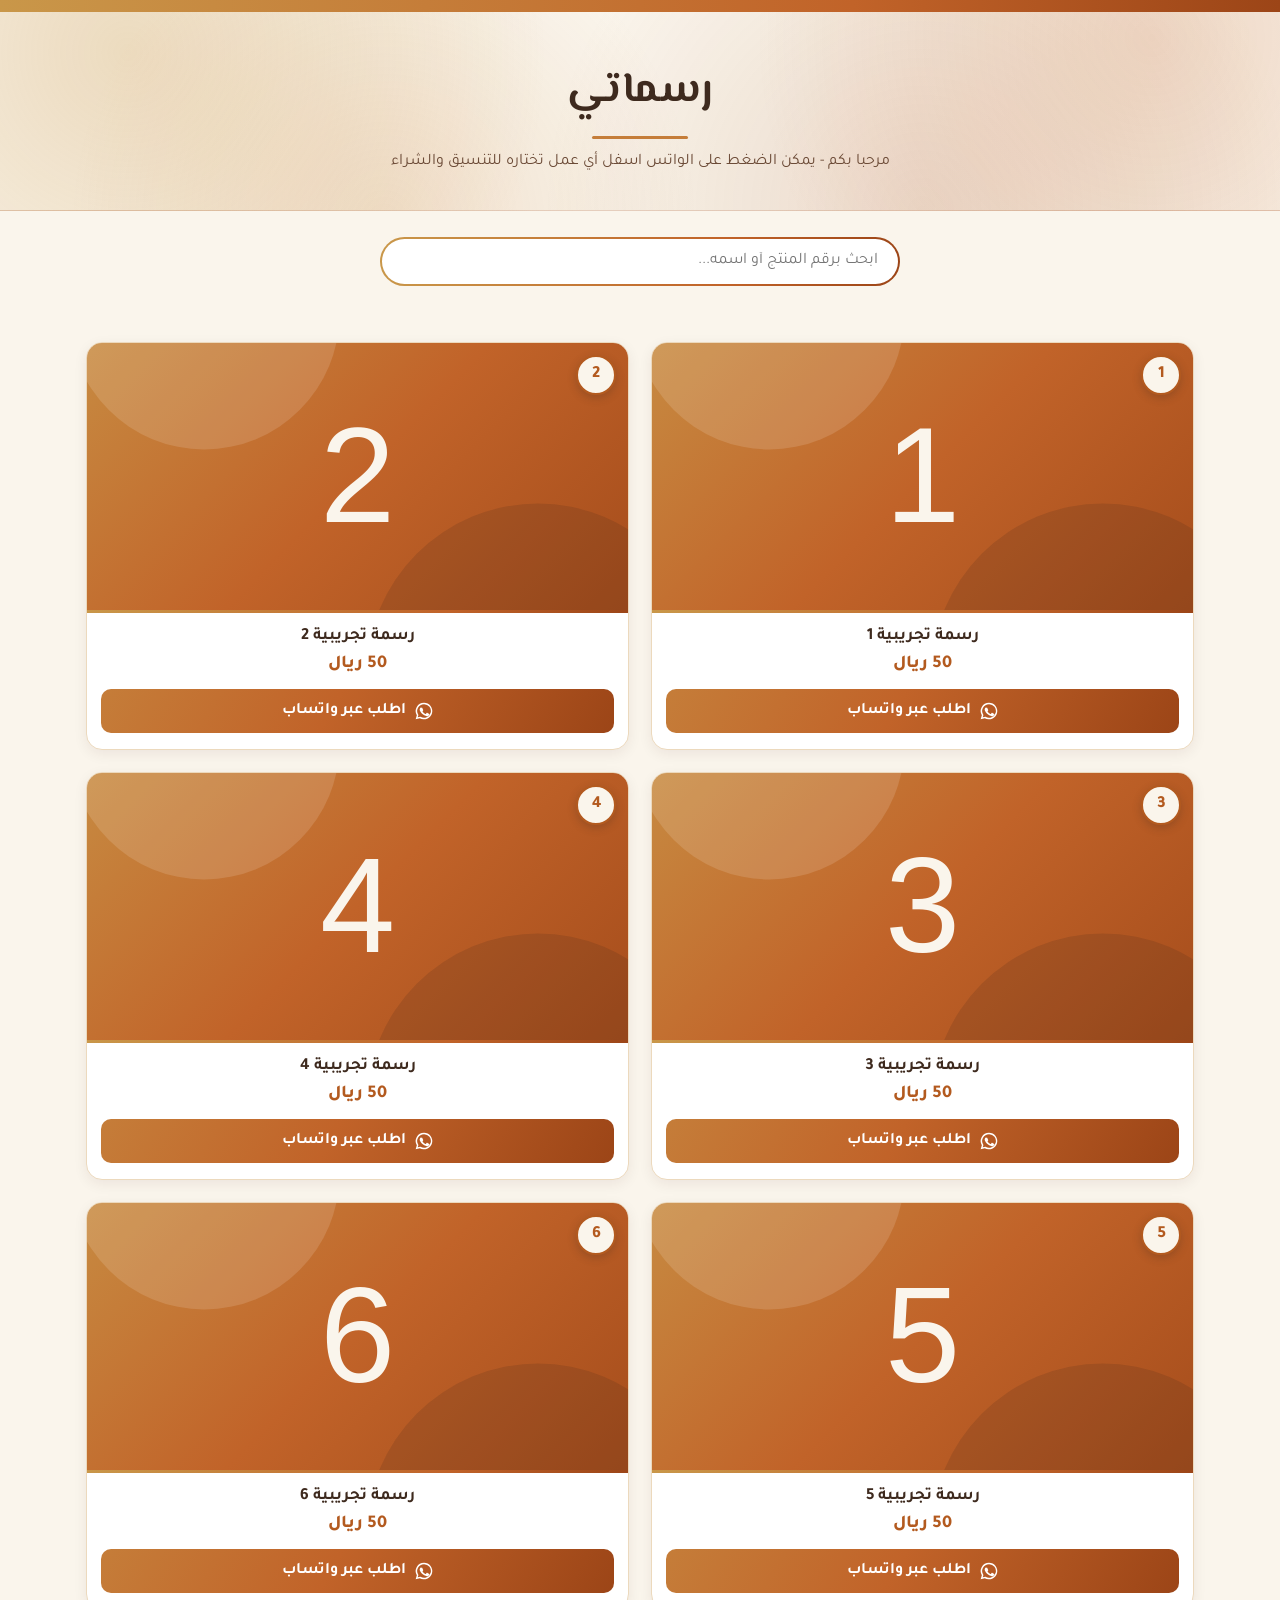
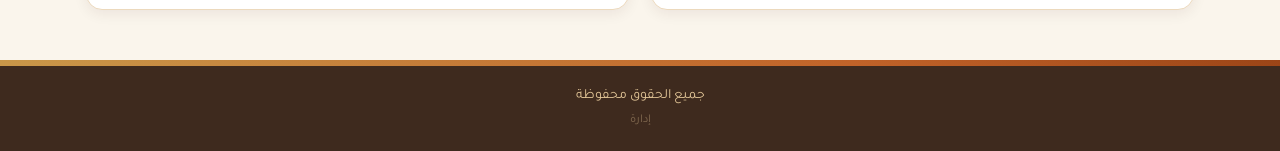
==== commit 9d98af8e: "إضافة تحكم من لوحة الإدارة بعدد الأعمال في الصف (صورتان أو صورة كبيرة) Co-Authored-By: Claude Sonnet" ====
--- a/index.html
+++ b/index.html
@@ -482,6 +482,7 @@
       document.getElementById('siteSubtitle').textContent = DATA.subtitle;
       document.getElementById('siteFooter').textContent = DATA.footer;
       document.title = DATA.title;
+      grid.className = 'grid ' + (DATA.columns === 1 ? 'cols-1' : 'cols-2');
       buildTabs();
       render(currentList());
     }
--- a/style.css
+++ b/style.css
@@ -682,3 +682,32 @@
     right: 8px;
   }
 }
+
+/* ---------- عدد الأعمال في الصف (من لوحة الإدارة) ---------- */
+
+.grid.cols-2 {
+  grid-template-columns: repeat(2, 1fr);
+}
+
+.grid.cols-1 {
+  grid-template-columns: 1fr;
+  max-width: 640px;
+  margin-left: auto;
+  margin-right: auto;
+}
+
+.grid.cols-1 .img-wrap {
+  height: 460px;
+}
+
+@media (max-width: 640px) {
+  .grid.cols-2 {
+    grid-template-columns: repeat(2, 1fr);
+  }
+  .grid.cols-1 {
+    grid-template-columns: 1fr;
+  }
+  .grid.cols-1 .img-wrap {
+    height: 380px;
+  }
+}
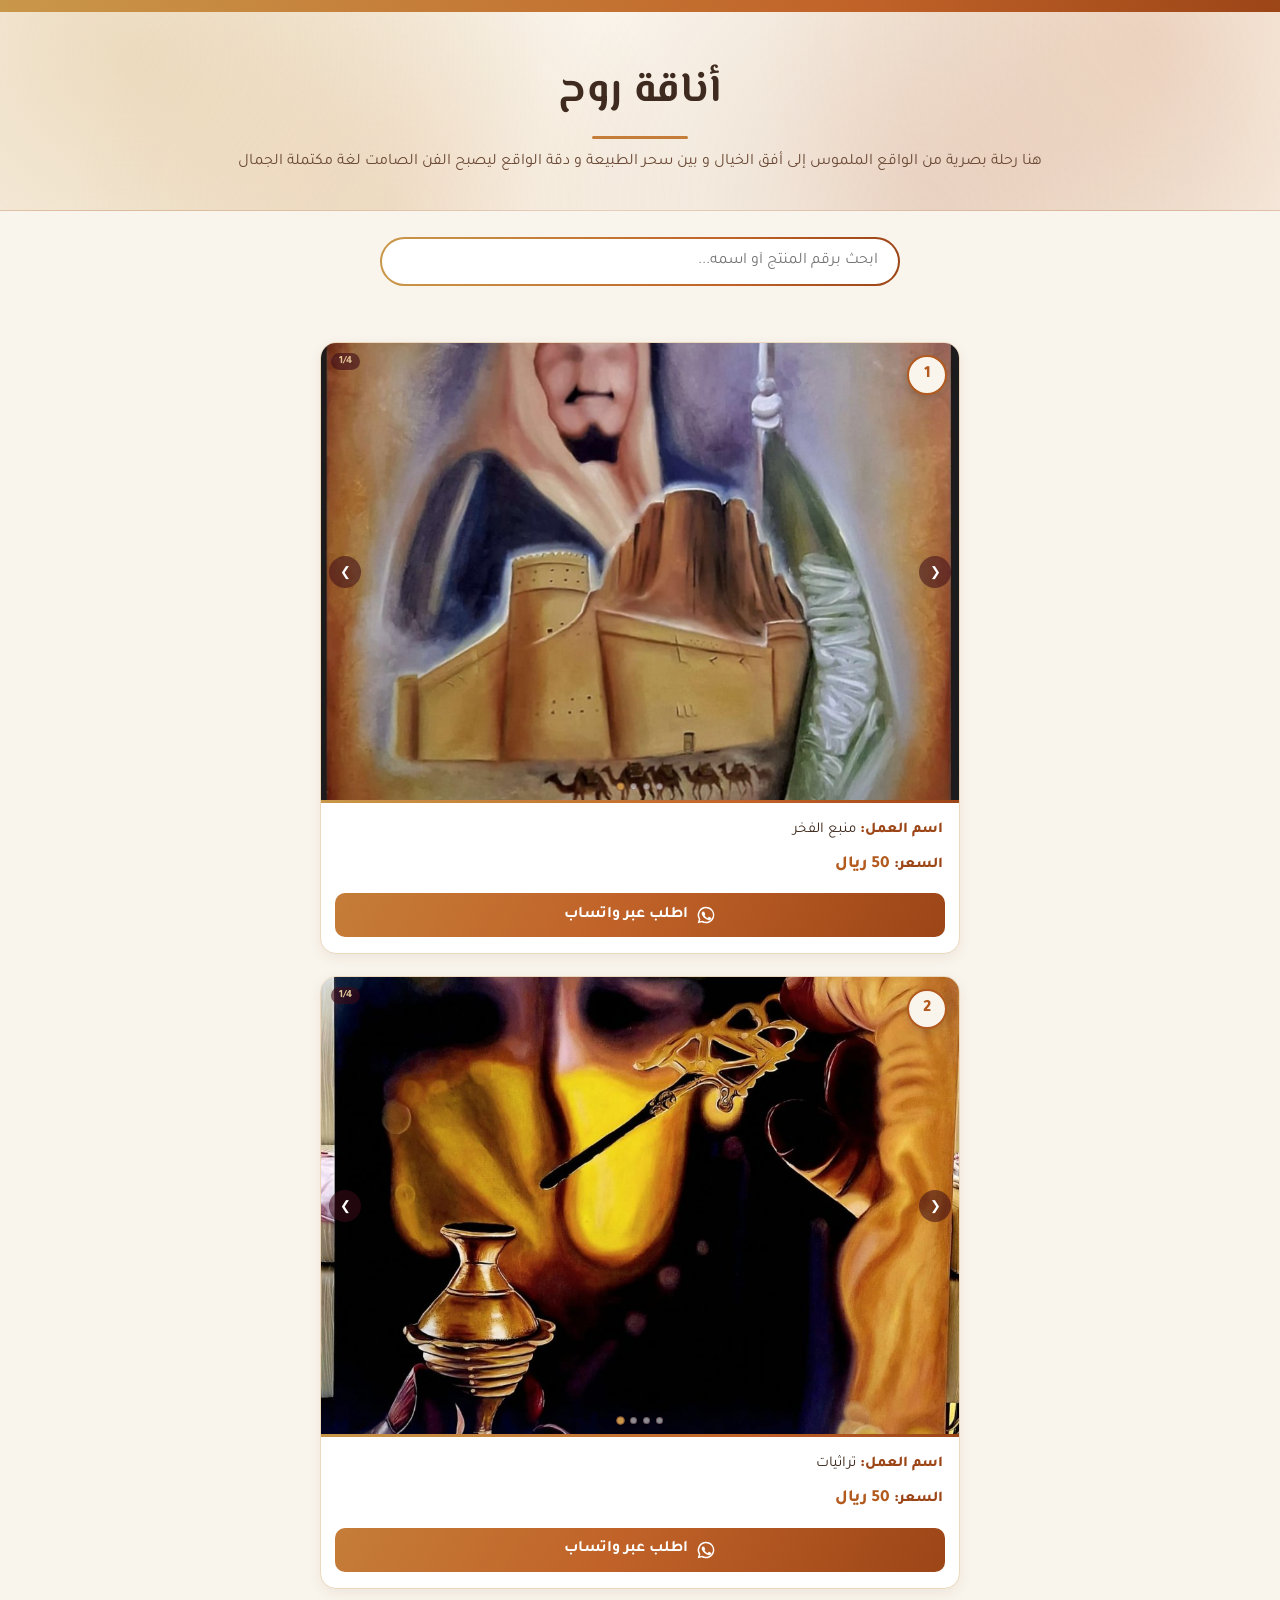
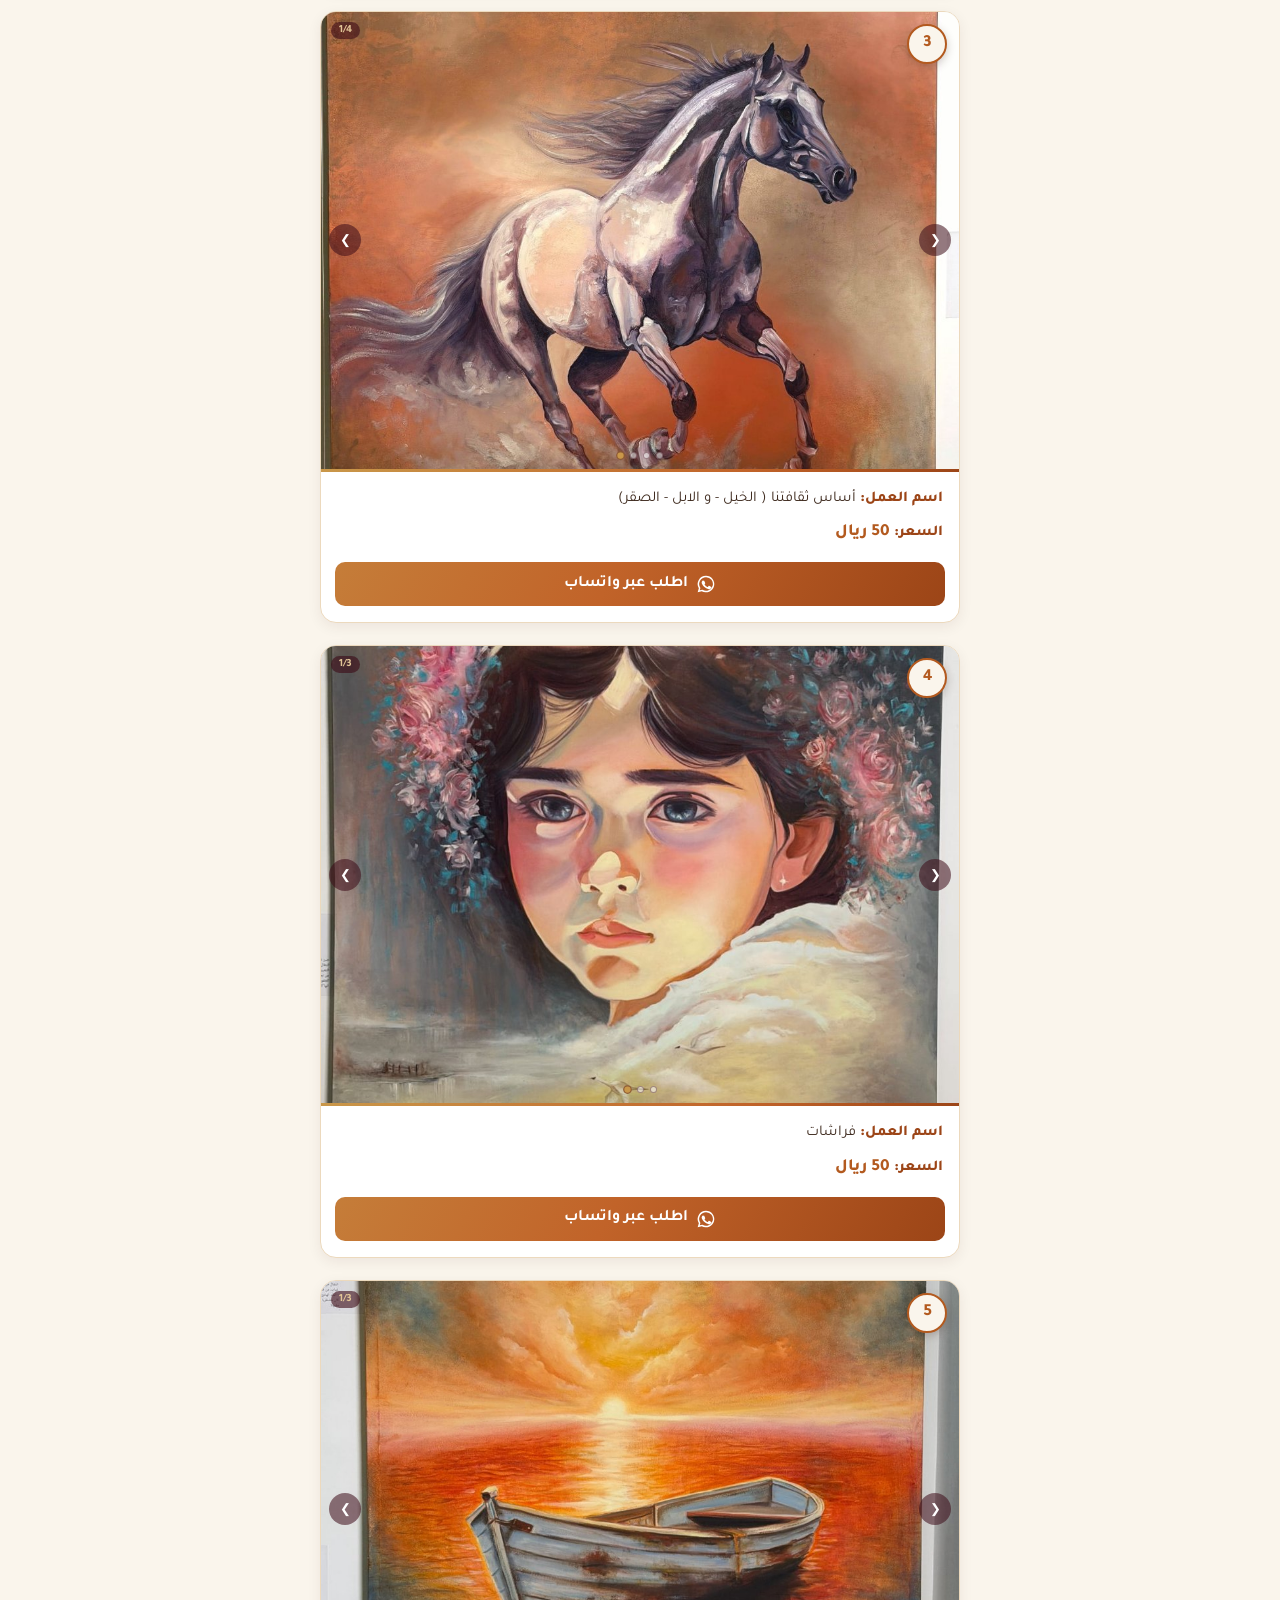
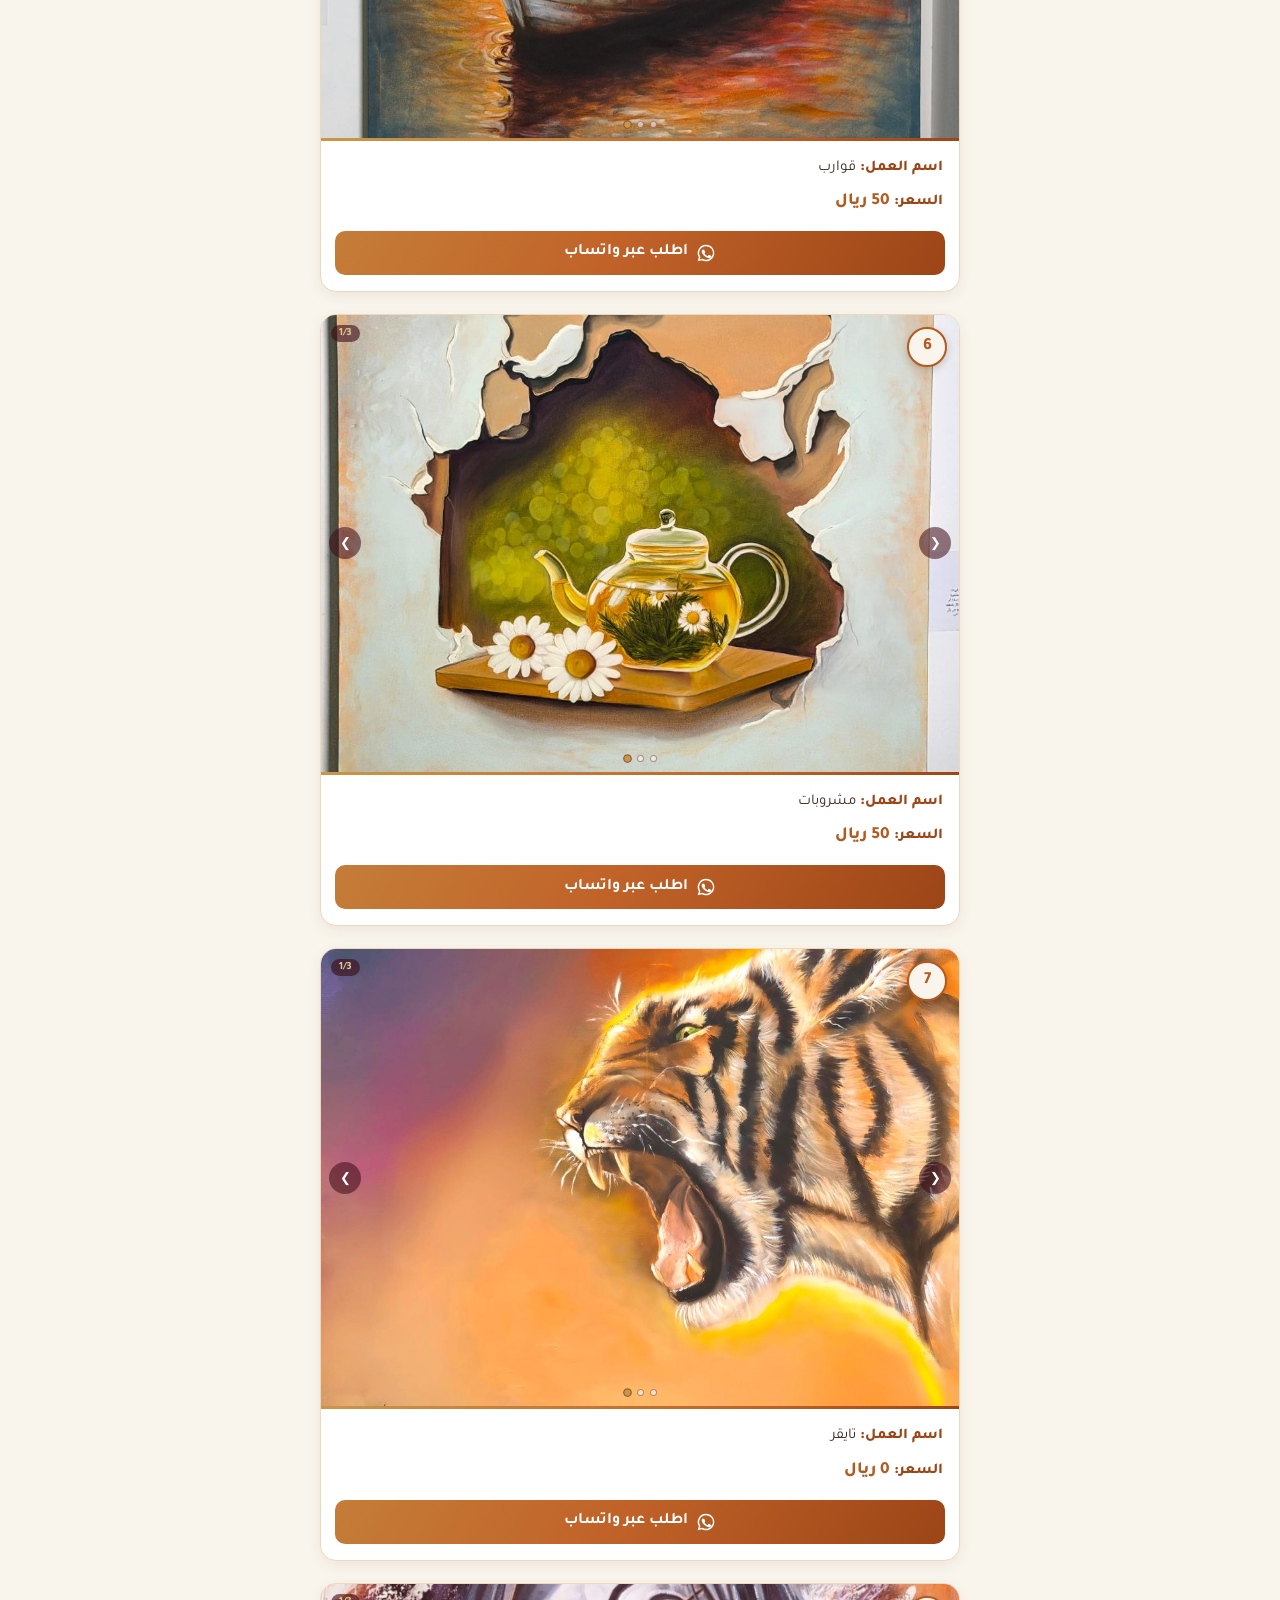
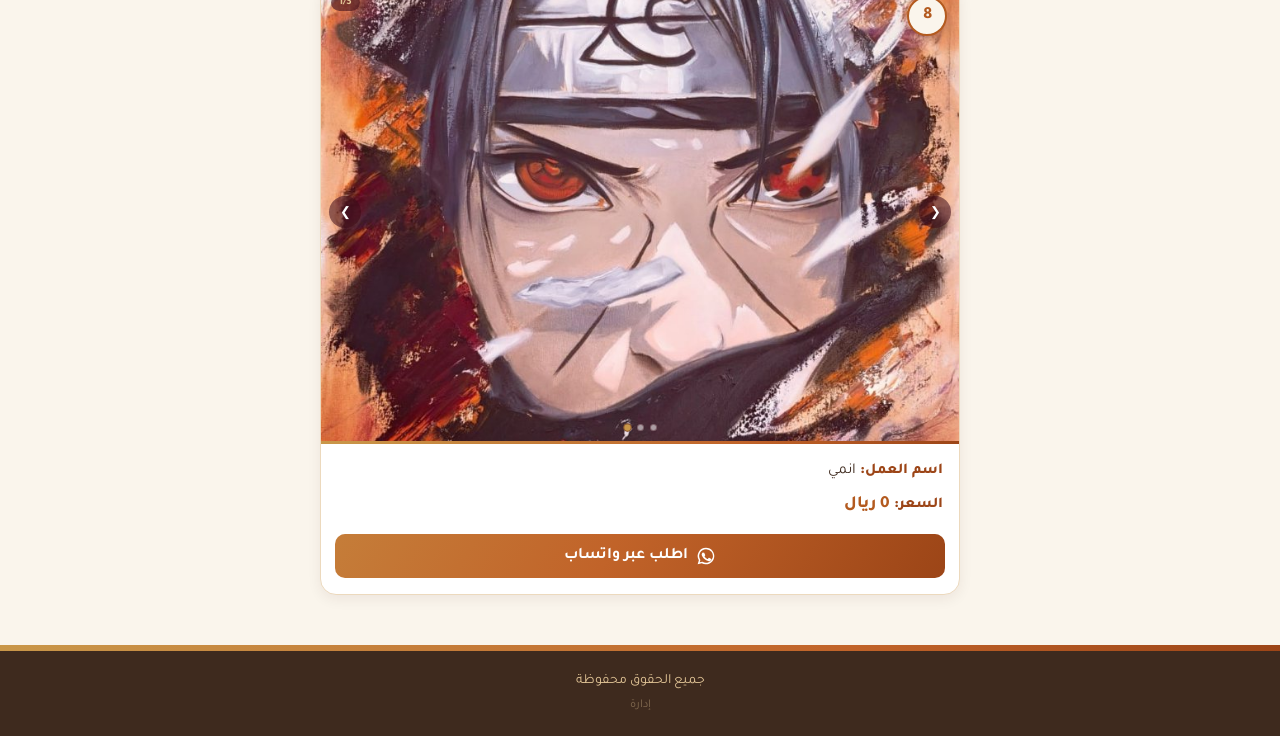
==== commit ceddaa69: "تصميم جديد لبطاقة العمل: صورة كبيرة ثم اسم العمل والمقاس والوصف والسعر، وأزرار تنقل ظاهرة Co-Authore" ====
--- a/index.html
+++ b/index.html
@@ -255,6 +255,7 @@
       var imageUrl = imgs.length ? (siteBase() + imgs[0]) : '';
       var msg = 'السلام عليكم، أبغى أطلب المنتج رقم ' + p.id + '\n' +
                 'الاسم: ' + p.name + '\n' +
+                (p.size ? 'المقاس: ' + p.size + '\n' : '') +
                 'السعر: ' + p.price + ' ريال' +
                 (imageUrl ? '\nرابط الصورة: ' + imageUrl : '');
       return 'https://wa.me/' + DATA.whatsapp + '?text=' + encodeURIComponent(msg);
@@ -454,12 +455,25 @@
         badge.className = 'badge';
         badge.textContent = p.id;
 
-        var h3 = document.createElement('h3');
-        h3.textContent = p.name;
-
-        var price = document.createElement('p');
-        price.className = 'price';
-        price.textContent = p.price + ' ريال';
+        var info = document.createElement('div');
+        info.className = 'info';
+        function addRow(label, value, cls) {
+          var row = document.createElement('p');
+          row.className = 'info-row' + (cls ? ' ' + cls : '');
+          var l = document.createElement('span');
+          l.className = 'info-label';
+          l.textContent = label + ': ';
+          var v = document.createElement('span');
+          v.className = 'info-value';
+          v.textContent = value;
+          row.appendChild(l);
+          row.appendChild(v);
+          info.appendChild(row);
+        }
+        addRow('اسم العمل', p.name);
+        if (p.size) { addRow('المقاس', p.size); }
+        if (p.description) { addRow('وصف المنتج', p.description, 'info-desc'); }
+        addRow('السعر', p.price + ' ريال', 'info-price');
 
         var btn = document.createElement('a');
         btn.className = 'wa-btn';
@@ -470,8 +484,7 @@
 
         card.appendChild(badge);
         card.appendChild(buildCarousel(p));
-        card.appendChild(h3);
-        card.appendChild(price);
+        card.appendChild(info);
         card.appendChild(btn);
         grid.appendChild(card);
       });
--- a/style.css
+++ b/style.css
@@ -325,7 +325,7 @@
   text-align: center;
   cursor: pointer;
   z-index: 3;
-  opacity: 0;
+  opacity: 1;
   transition: opacity 0.2s, background 0.2s;
 }
 
@@ -711,3 +711,45 @@
     height: 380px;
   }
 }
+
+/* ---------- معلومات العمل أسفل الصورة ---------- */
+
+.card .info {
+  text-align: right;
+  padding: 14px 16px 6px;
+}
+
+.info-row {
+  margin: 0 0 8px;
+  font-size: 15px;
+  line-height: 1.7;
+  color: var(--ink);
+}
+
+.info-label {
+  font-weight: 800;
+  color: var(--oud);
+}
+
+.info-desc .info-value {
+  white-space: pre-line;
+}
+
+.info-price .info-value {
+  color: var(--label);
+  font-weight: 800;
+  font-size: 17px;
+}
+
+@media (max-width: 640px) {
+  .card .info {
+    padding: 10px 10px 4px;
+  }
+  .info-row {
+    font-size: 13px;
+    margin-bottom: 6px;
+  }
+  .info-price .info-value {
+    font-size: 14px;
+  }
+}
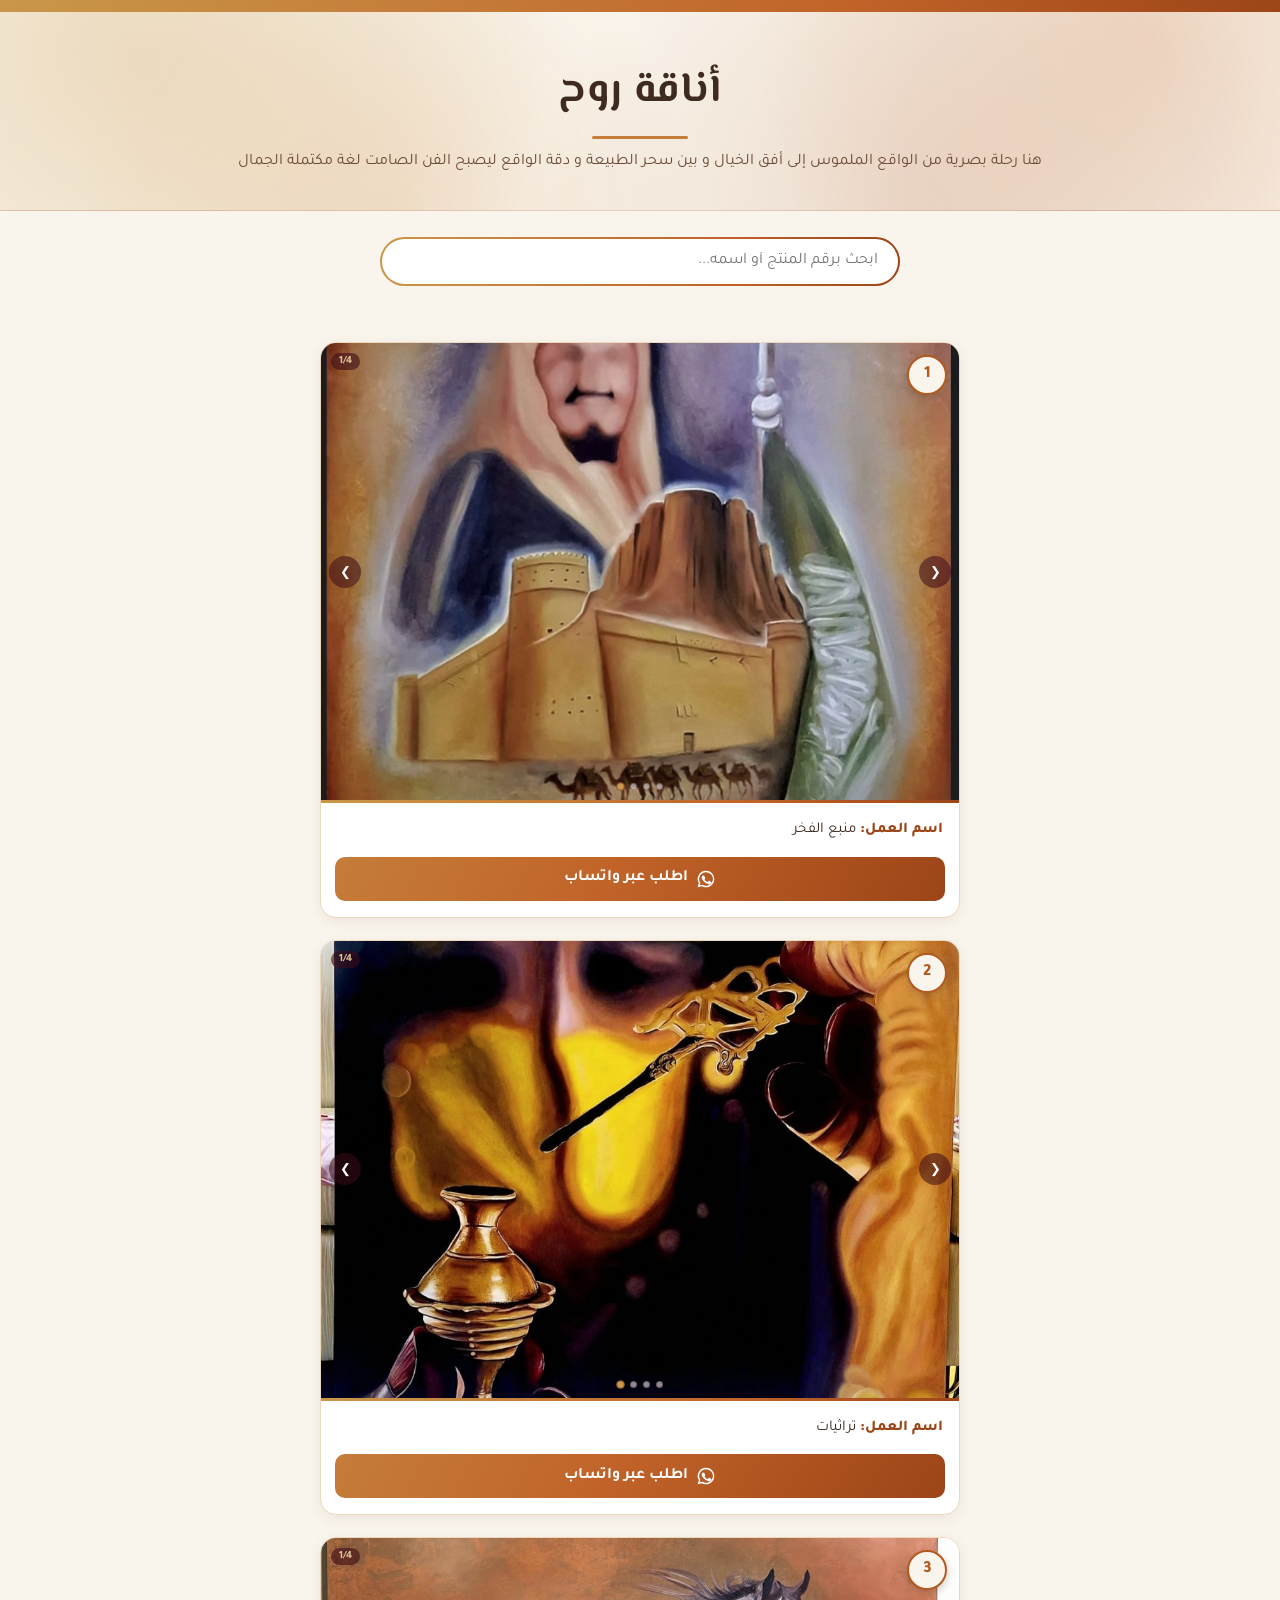
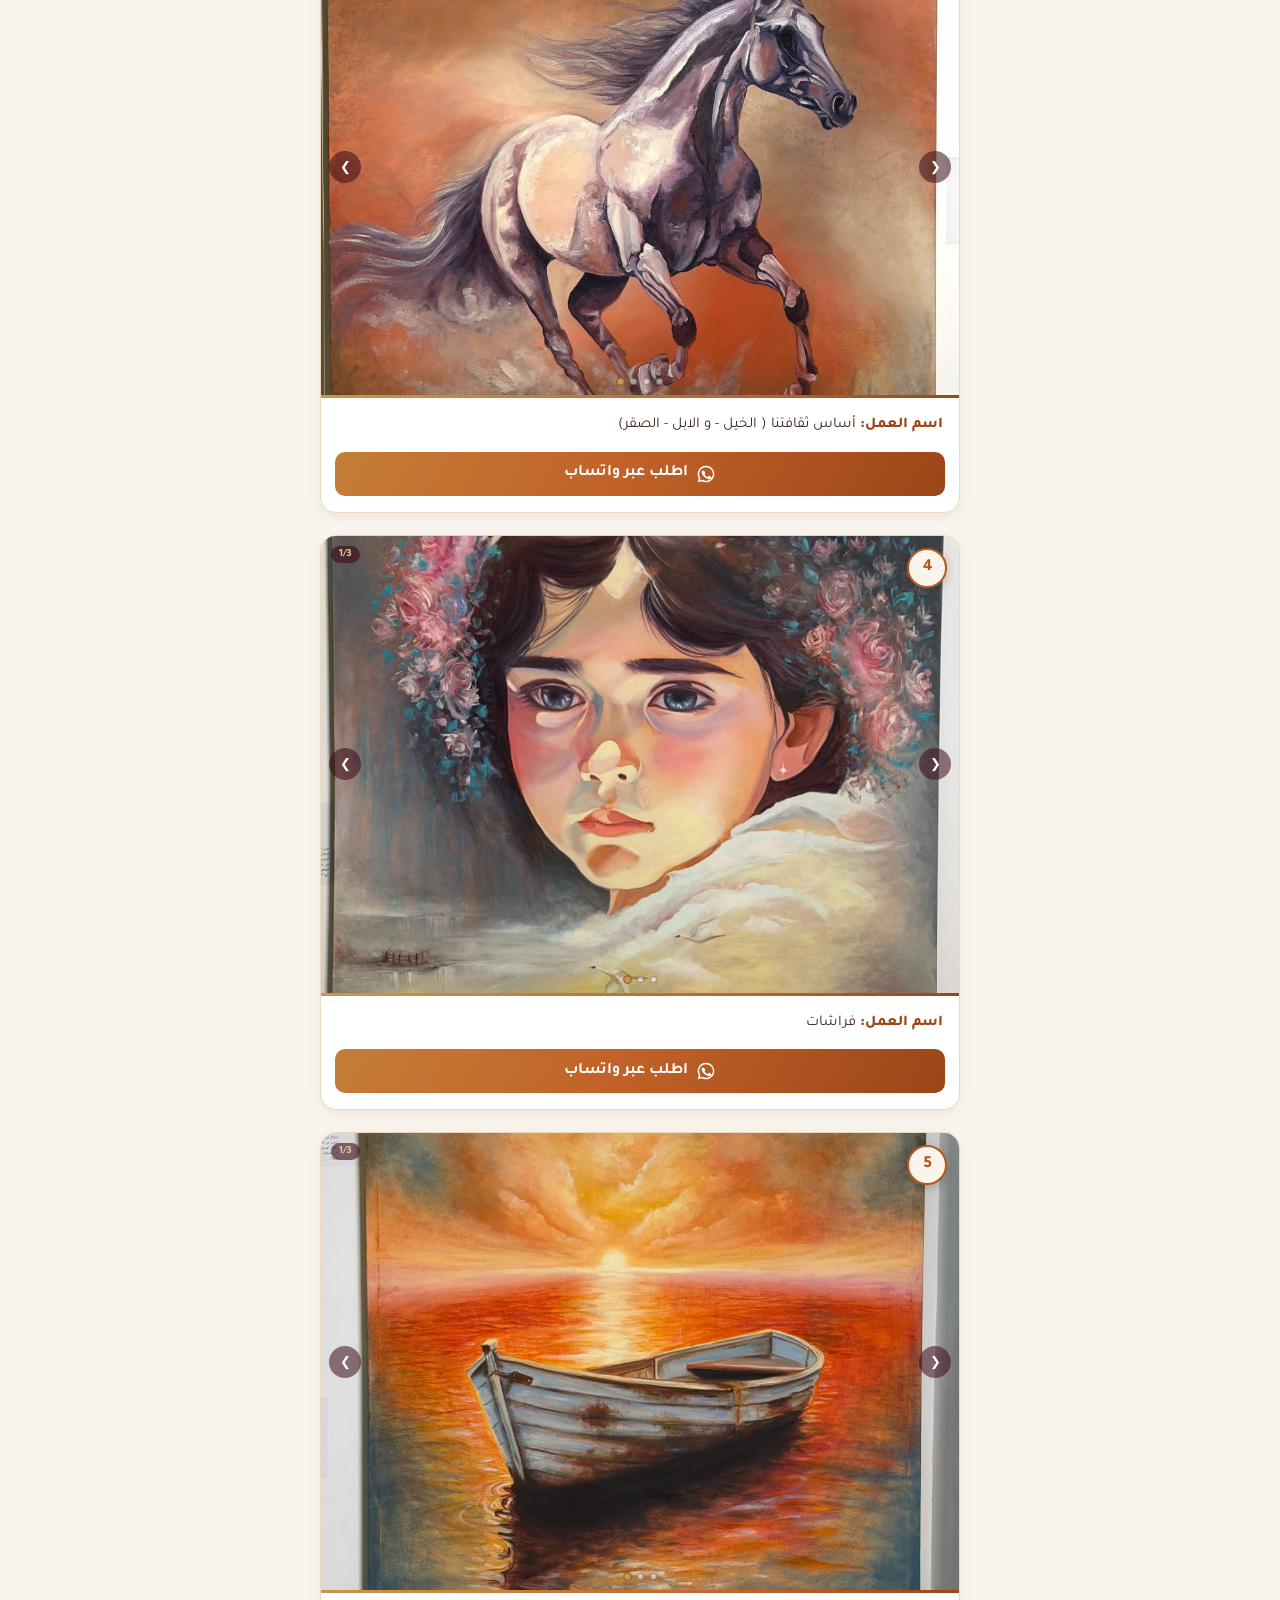
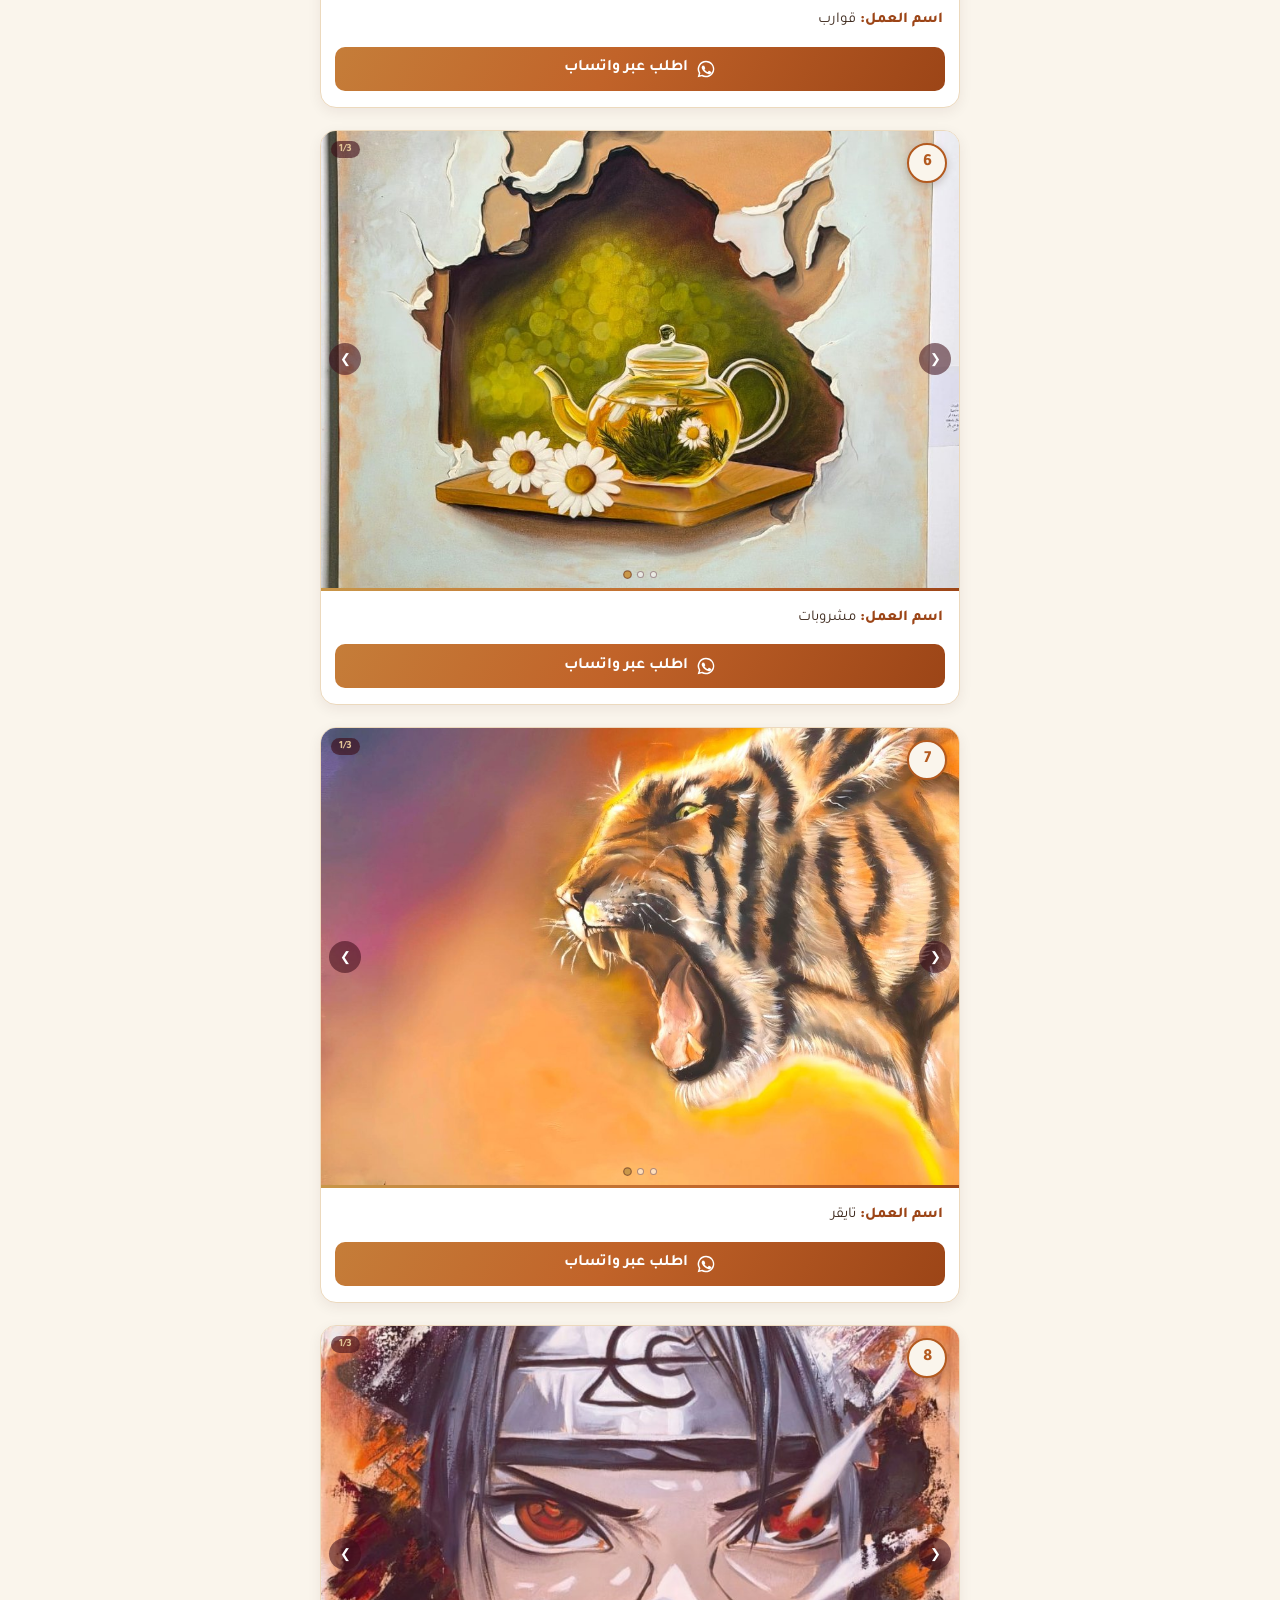
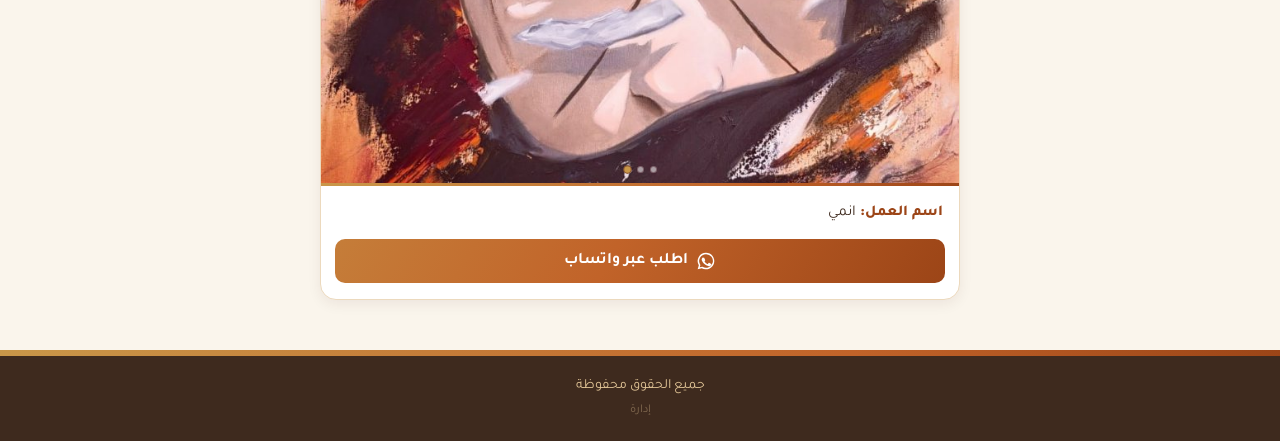
==== commit 1d28c134: "تفاصيل مستقلة لكل صورة (اسم العمل والمقاس والوصف) تتغير عند التنقل، وإلغاء خانة السعر Co-Authored-By" ====
--- a/index.html
+++ b/index.html
@@ -69,6 +69,11 @@
       return u.substring(0, u.lastIndexOf('/') + 1);
     }
 
+    function imageDetails(p, idx) {
+      var d = (p.details && p.details[idx]) || {};
+      return { name: d.name || p.name || '', size: d.size || '', description: d.description || '' };
+    }
+
     function productImages(p) {
       if (p.images && p.images.length) { return p.images; }
       if (p.image) { return [p.image]; }
@@ -250,18 +255,18 @@
     lb.stage.addEventListener('pointerup', pointerEnd);
     lb.stage.addEventListener('pointercancel', pointerEnd);
 
-    function buildWhatsappLink(p) {
+    function buildWhatsappLink(p, idx) {
       var imgs = productImages(p);
-      var imageUrl = imgs.length ? (siteBase() + imgs[0]) : '';
+      var d = imageDetails(p, idx || 0);
+      var imageUrl = imgs.length ? (siteBase() + imgs[idx || 0]) : '';
       var msg = 'السلام عليكم، أبغى أطلب المنتج رقم ' + p.id + '\n' +
-                'الاسم: ' + p.name + '\n' +
-                (p.size ? 'المقاس: ' + p.size + '\n' : '') +
-                'السعر: ' + p.price + ' ريال' +
+                'الاسم: ' + d.name +
+                (d.size ? '\nالمقاس: ' + d.size : '') +
                 (imageUrl ? '\nرابط الصورة: ' + imageUrl : '');
       return 'https://wa.me/' + DATA.whatsapp + '?text=' + encodeURIComponent(msg);
     }
 
-    function buildCarousel(p) {
+    function buildCarousel(p, onChange) {
       var imgs = productImages(p);
       var wrap = document.createElement('div');
       wrap.className = 'img-wrap';
@@ -271,7 +276,7 @@
       imgs.forEach(function (src, i) {
         var img = document.createElement('img');
         img.src = src;
-        img.alt = p.name;
+        img.alt = imageDetails(p, i).name;
         img.draggable = false;
         img.onclick = function (e) {
           e.stopPropagation();
@@ -291,6 +296,7 @@
             d.classList.toggle('active', i === current);
           });
         }
+        if (onChange) { onChange(current); }
       }
 
       function go(i) {
@@ -367,7 +373,12 @@
       var q = searchInput.value.trim().toLowerCase();
       if (q) {
         list = list.filter(function (p) {
-          return String(p.id).indexOf(q) !== -1 || p.name.toLowerCase().indexOf(q) !== -1;
+          if (String(p.id).indexOf(q) !== -1 || p.name.toLowerCase().indexOf(q) !== -1) { return true; }
+          var imgsN = productImages(p);
+          for (var k = 0; k < imgsN.length; k++) {
+            if (imageDetails(p, k).name.toLowerCase().indexOf(q) !== -1) { return true; }
+          }
+          return false;
         });
       }
       return list;
@@ -470,20 +481,26 @@
           row.appendChild(v);
           info.appendChild(row);
         }
-        addRow('اسم العمل', p.name);
-        if (p.size) { addRow('المقاس', p.size); }
-        if (p.description) { addRow('وصف المنتج', p.description, 'info-desc'); }
-        addRow('السعر', p.price + ' ريال', 'info-price');
 
         var btn = document.createElement('a');
         btn.className = 'wa-btn';
         btn.target = '_blank';
         btn.rel = 'noopener';
-        btn.href = buildWhatsappLink(p);
         btn.innerHTML = '<svg viewBox="0 0 24 24" aria-hidden="true"><path d="M12 2a10 10 0 0 0-8.6 15.1L2 22l5-1.3A10 10 0 1 0 12 2zm0 1.8a8.2 8.2 0 1 1-4.2 15.2l-.3-.2-3 .8.8-2.9-.2-.3A8.2 8.2 0 0 1 12 3.800zm-3.500 3.900c-.2 0-.5.1-.7.3-.3.3-1 1-1 2.300s1 2.700 1.200 2.900c.1.2 2 3.100 4.900 4.300 2.400 1 2.900.8 3.400.7.5 0 1.700-.7 1.900-1.300.2-.700.2-1.200.2-1.300-.1-.1-.3-.2-.6-.4l-2-1c-.3-.1-.5-.1-.7.2l-.9 1.100c-.2.2-.3.2-.6.1a6.700 6.700 0 0 1-3.300-2.900c-.2-.4.2-.4.7-1.300.1-.2 0-.3 0-.5l-.9-2.200c-.2-.5-.4-.5-.6-.5h-.5z"/></svg><span>اطلب عبر واتساب</span>';
 
+        function showInfo(idx) {
+          var d = imageDetails(p, idx);
+          info.innerHTML = '';
+          addRow('اسم العمل', d.name);
+          if (d.size) { addRow('المقاس', d.size); }
+          if (d.description) { addRow('وصف المنتج', d.description, 'info-desc'); }
+          btn.href = buildWhatsappLink(p, idx);
+        }
+
+        var carousel = buildCarousel(p, showInfo);
+
         card.appendChild(badge);
-        card.appendChild(buildCarousel(p));
+        card.appendChild(carousel);
         card.appendChild(info);
         card.appendChild(btn);
         grid.appendChild(card);
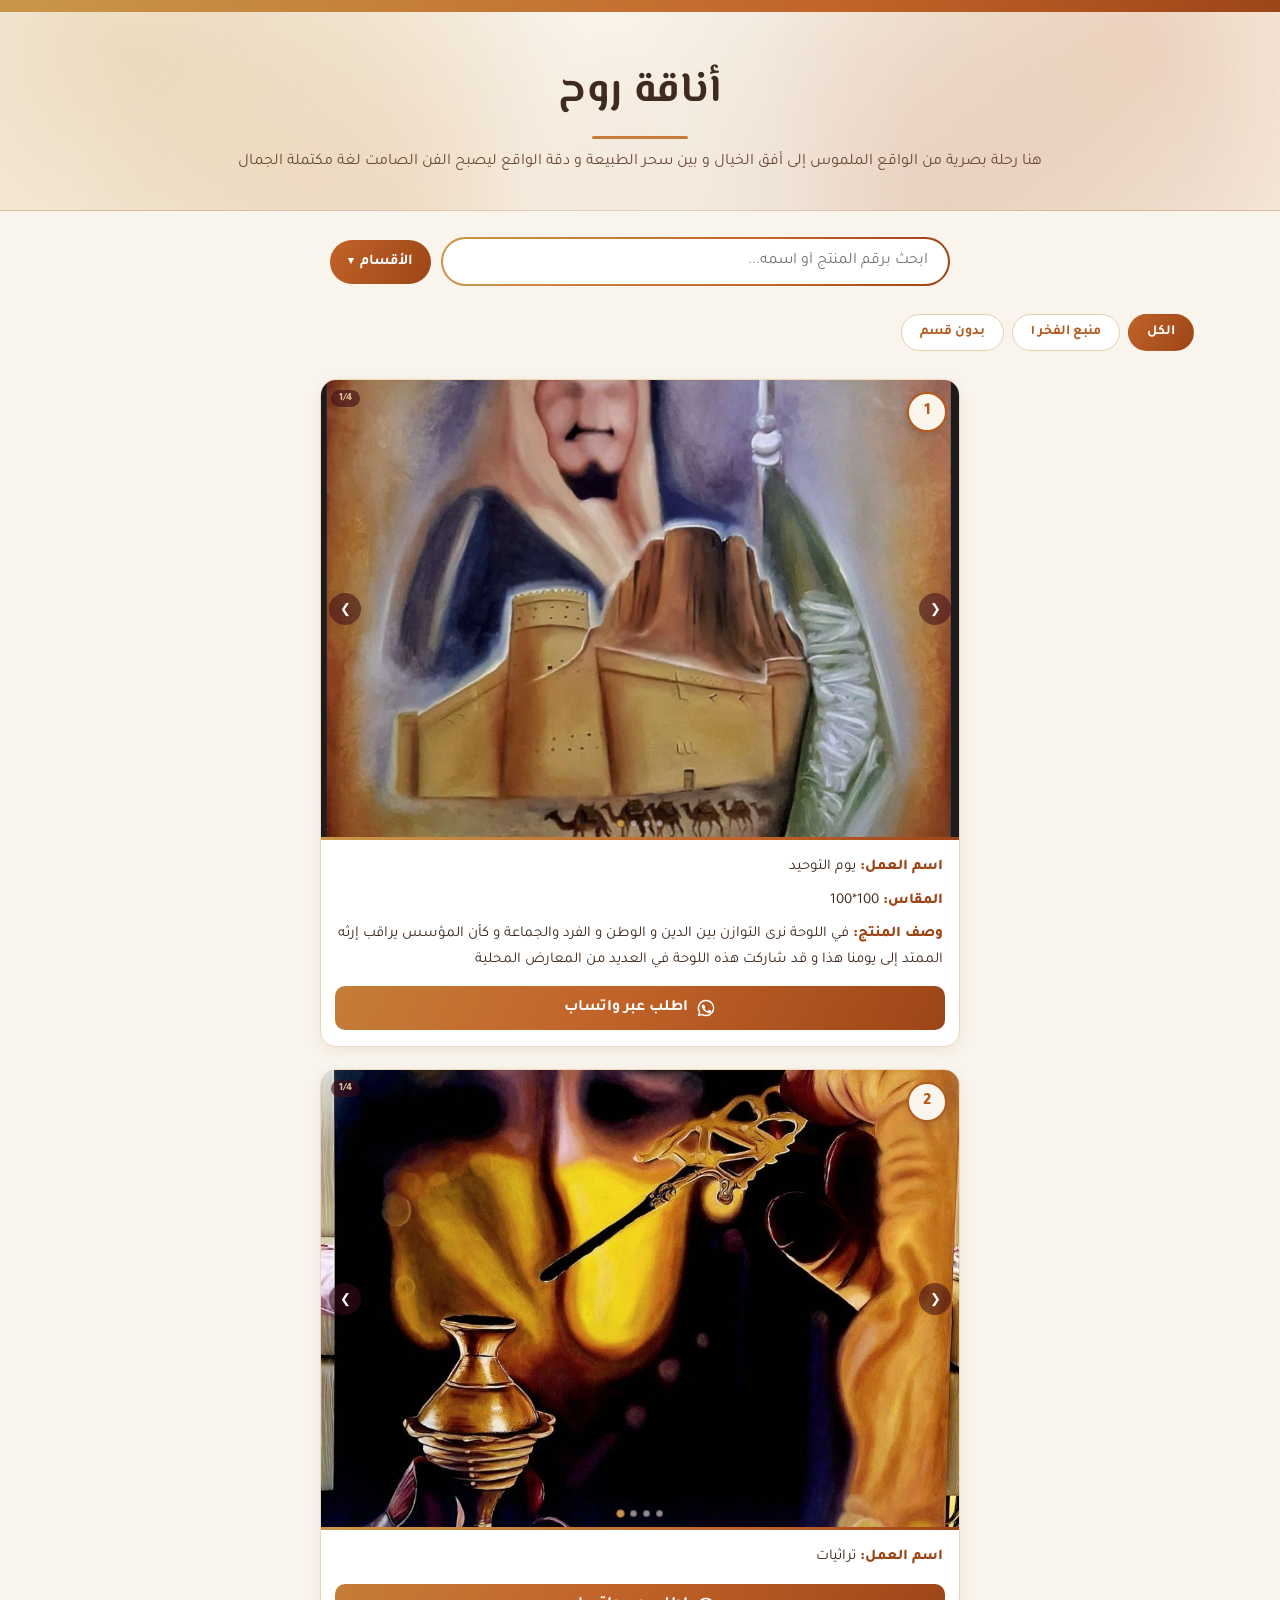
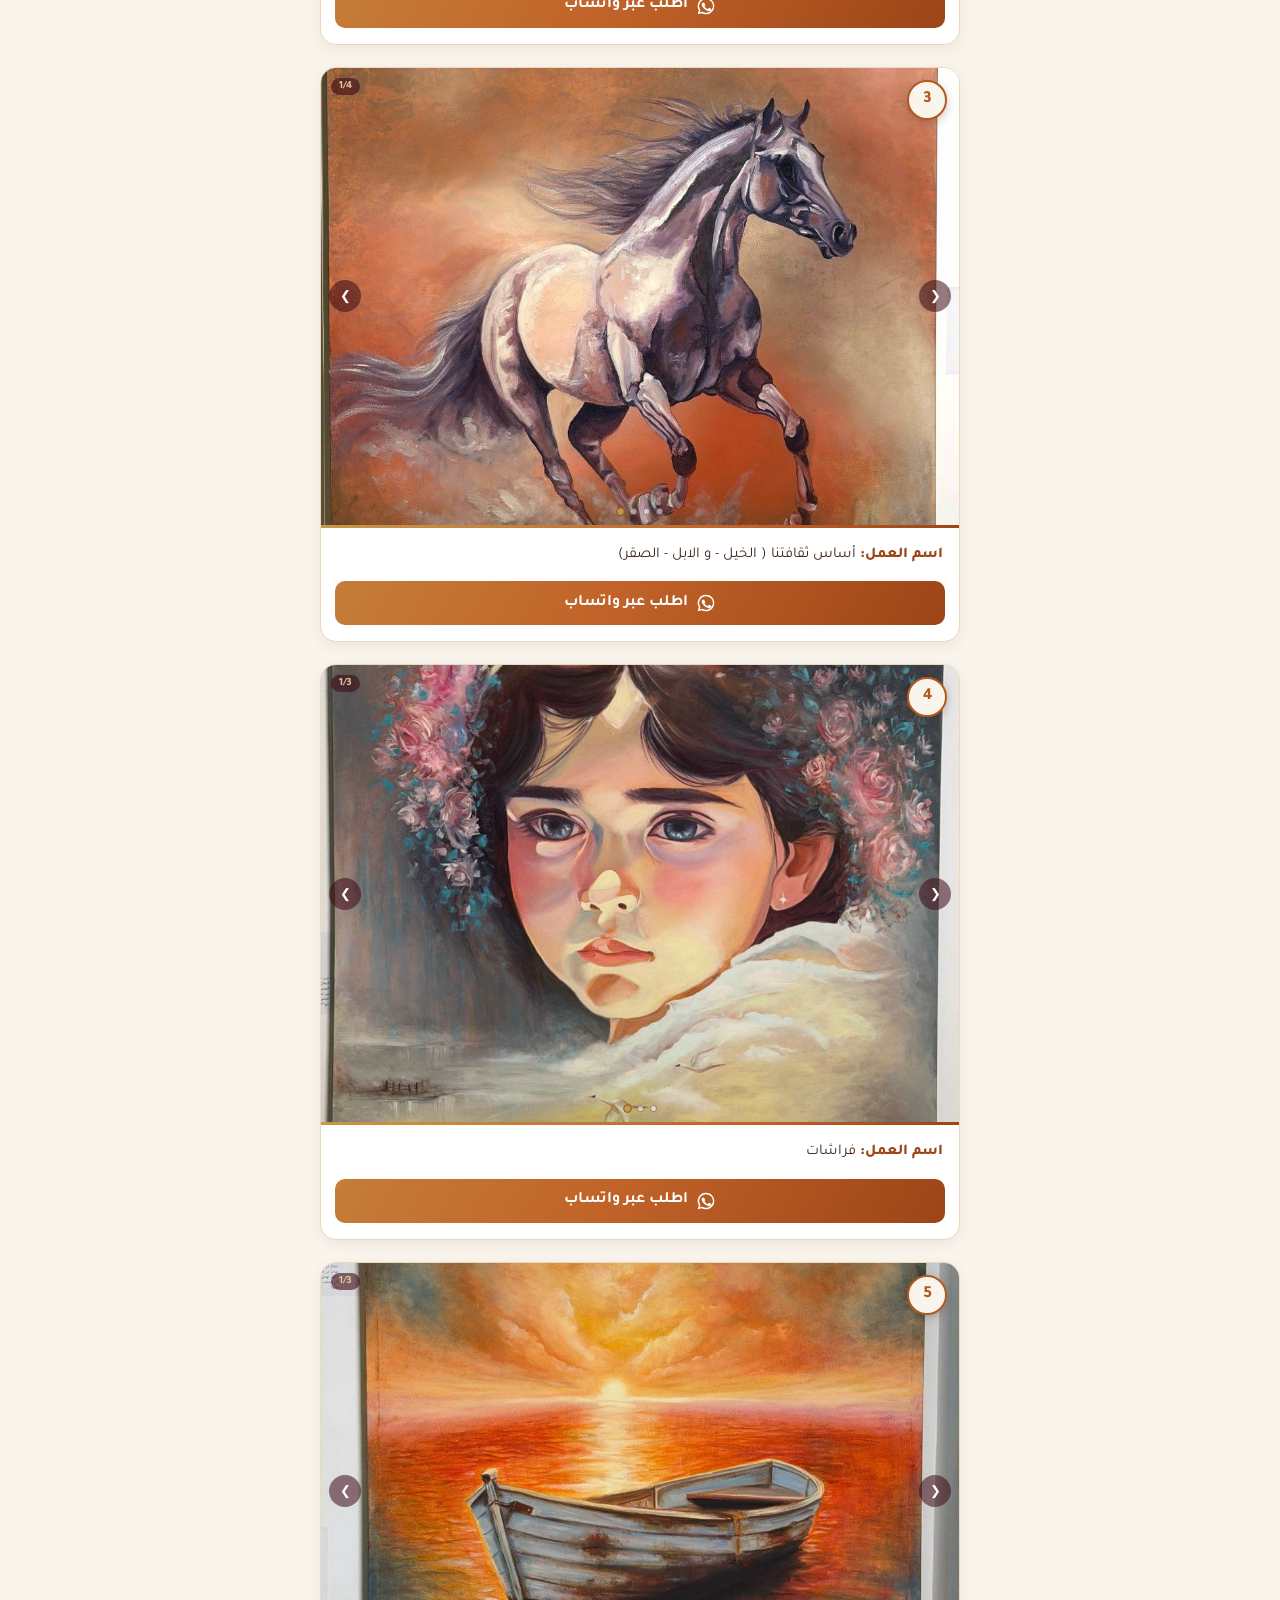
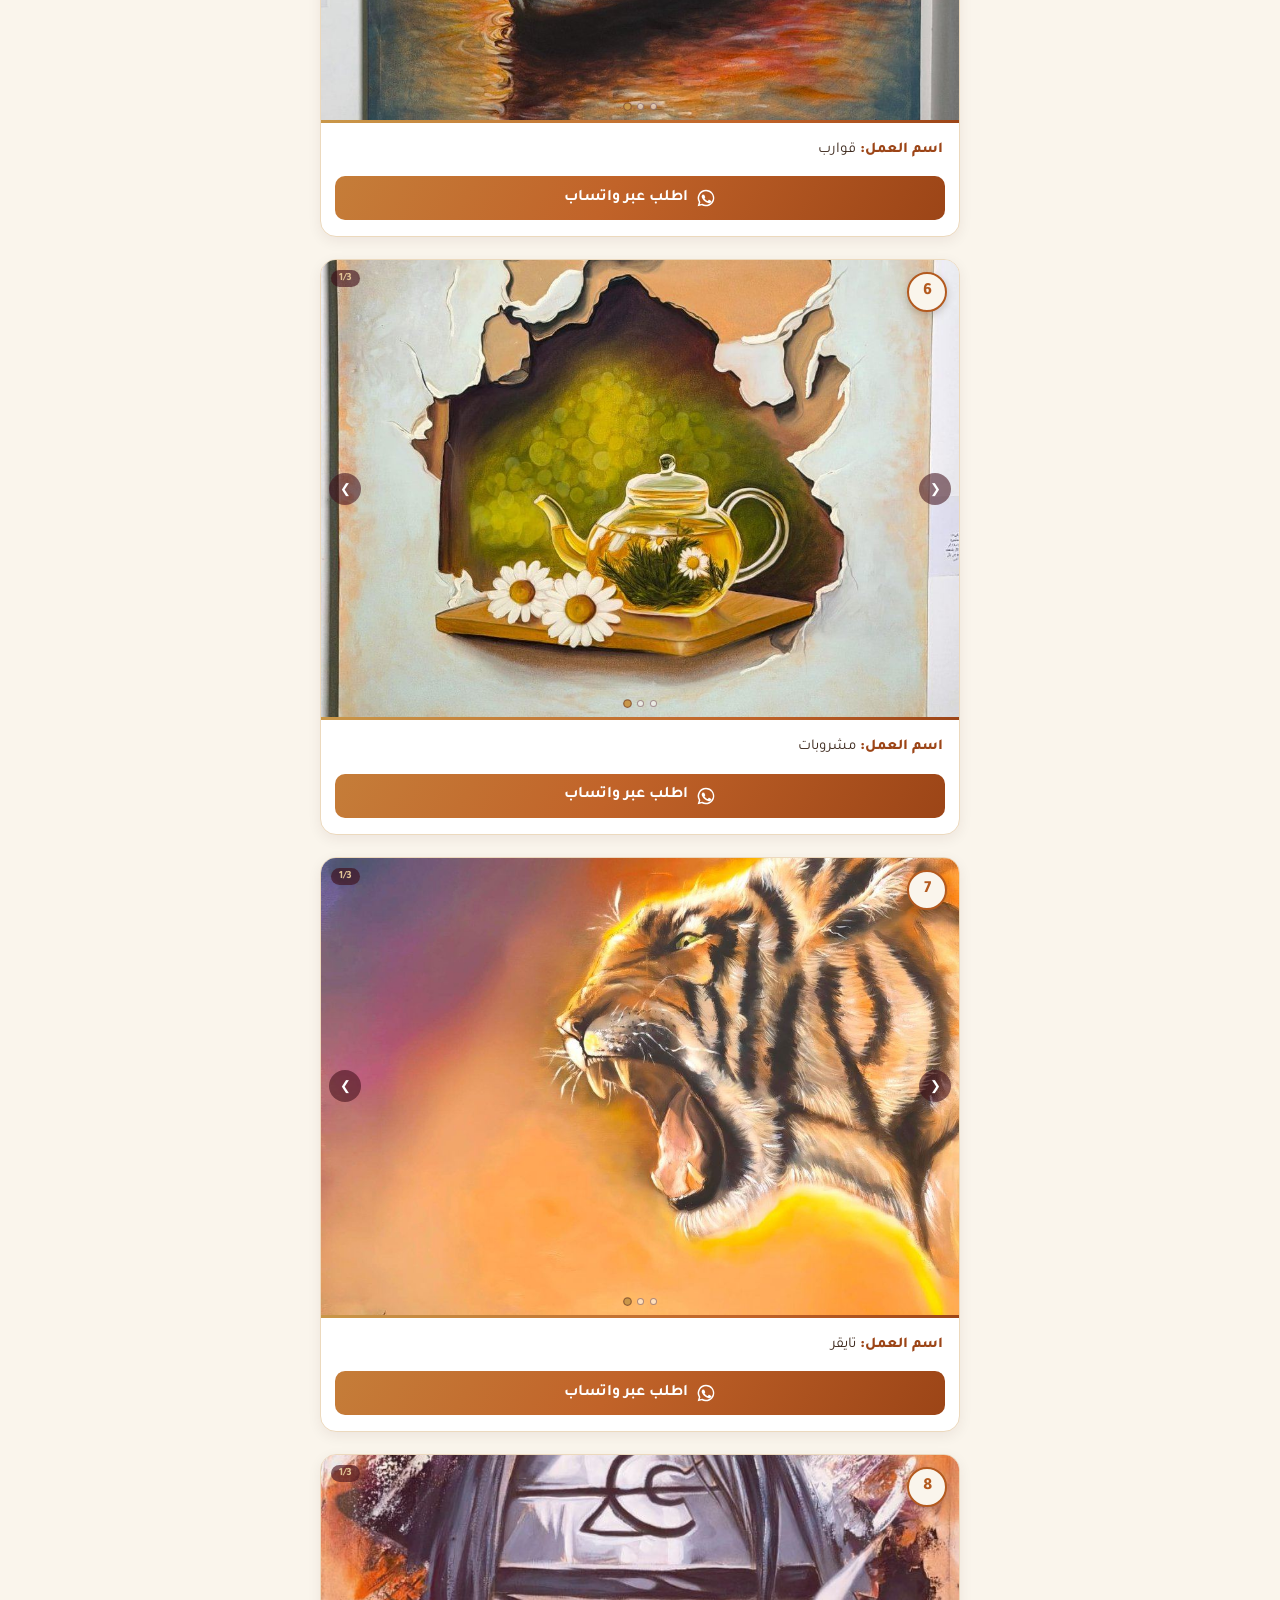
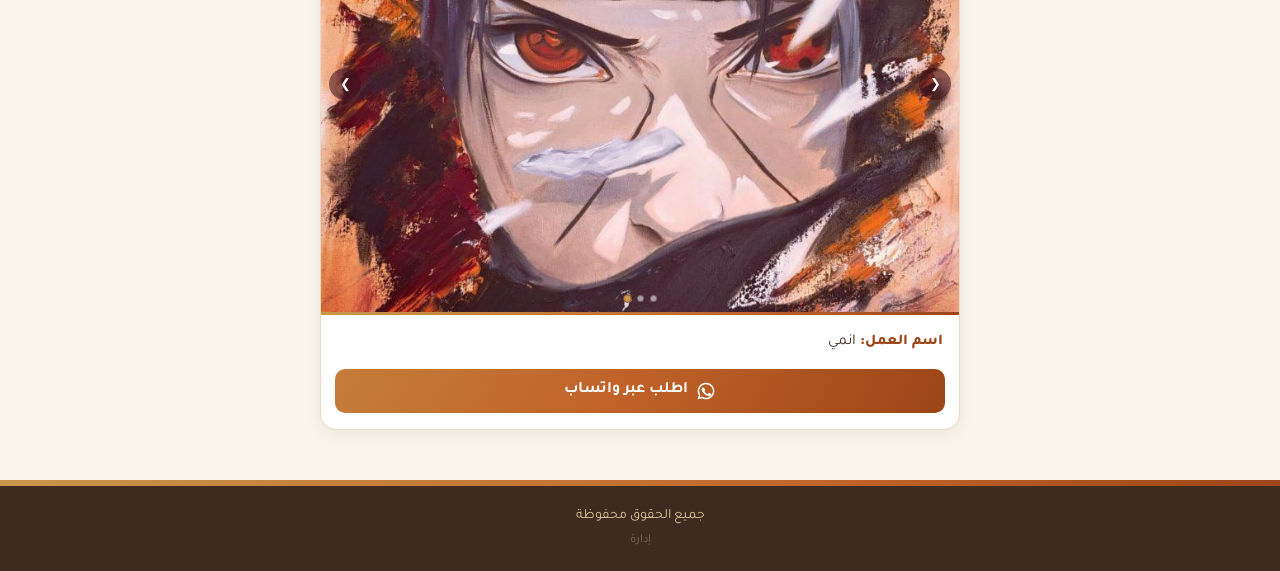
==== commit 7984066e: "تسريع الصور: تحميل أولوي للصورة الحالية والمجاورة، تحميل خلفي تدريجي، تخزين مؤقت طويل، وضغط تدريجي C" ====
--- a/index.html
+++ b/index.html
@@ -266,6 +266,33 @@
       return 'https://wa.me/' + DATA.whatsapp + '?text=' + encodeURIComponent(msg);
     }
 
+    var bgItems = [];
+    var bgToken = 0;
+
+    function ensureLoaded(el) {
+      if (el && !el.getAttribute('src')) { el.src = el.getAttribute('data-src'); }
+    }
+
+    function startBackgroundLoading(token) {
+      var items = bgItems.slice().sort(function (a, b) { return a.idx - b.idx || a.order - b.order; });
+      var pos = 0;
+      var active = 0;
+      var MAX_PARALLEL = 2;
+      function next() {
+        if (token !== bgToken) { return; }
+        while (active < MAX_PARALLEL && pos < items.length) {
+          var el = items[pos++].el;
+          if (el.getAttribute('src')) { continue; }
+          active++;
+          var done = function () { active--; next(); };
+          el.addEventListener('load', done, { once: true });
+          el.addEventListener('error', done, { once: true });
+          el.src = el.getAttribute('data-src');
+        }
+      }
+      next();
+    }
+
     function buildCarousel(p, onChange) {
       var imgs = productImages(p);
       var wrap = document.createElement('div');
@@ -273,9 +300,16 @@
 
       var track = document.createElement('div');
       track.className = 'img-track';
+      var imgEls = [];
       imgs.forEach(function (src, i) {
         var img = document.createElement('img');
-        img.src = src;
+        img.decoding = 'async';
+        if (i === 0) {
+          img.src = src;
+        } else {
+          img.setAttribute('data-src', src);
+          bgItems.push({ el: img, idx: i, order: bgItems.length });
+        }
         img.alt = imageDetails(p, i).name;
         img.draggable = false;
         img.onclick = function (e) {
@@ -283,12 +317,22 @@
           openLightbox(imgs, i);
         };
         track.appendChild(img);
+        imgEls.push(img);
       });
       wrap.appendChild(track);
 
       var current = 0;
 
+      function ensureAt(k) {
+        if (imgEls.length) { ensureLoaded(imgEls[(k + imgEls.length) % imgEls.length]); }
+      }
+
       function update(animate) {
+        ensureAt(current);
+        if (animate) {
+          ensureAt(current + 1);
+          ensureAt(current - 1);
+        }
         track.style.transition = animate ? 'transform 0.35s ease' : 'none';
         track.style.transform = 'translateX(' + (current * 100) + '%)';
         if (dots) {
@@ -453,6 +497,8 @@
 
     function render(list) {
       grid.innerHTML = '';
+      bgToken++;
+      bgItems = [];
       if (list.length === 0) {
         emptyMsg.style.display = 'block';
         return;
@@ -505,6 +551,8 @@
         card.appendChild(btn);
         grid.appendChild(card);
       });
+      var tk = bgToken;
+      setTimeout(function () { startBackgroundLoading(tk); }, 500);
     }
 
     function applyData() {
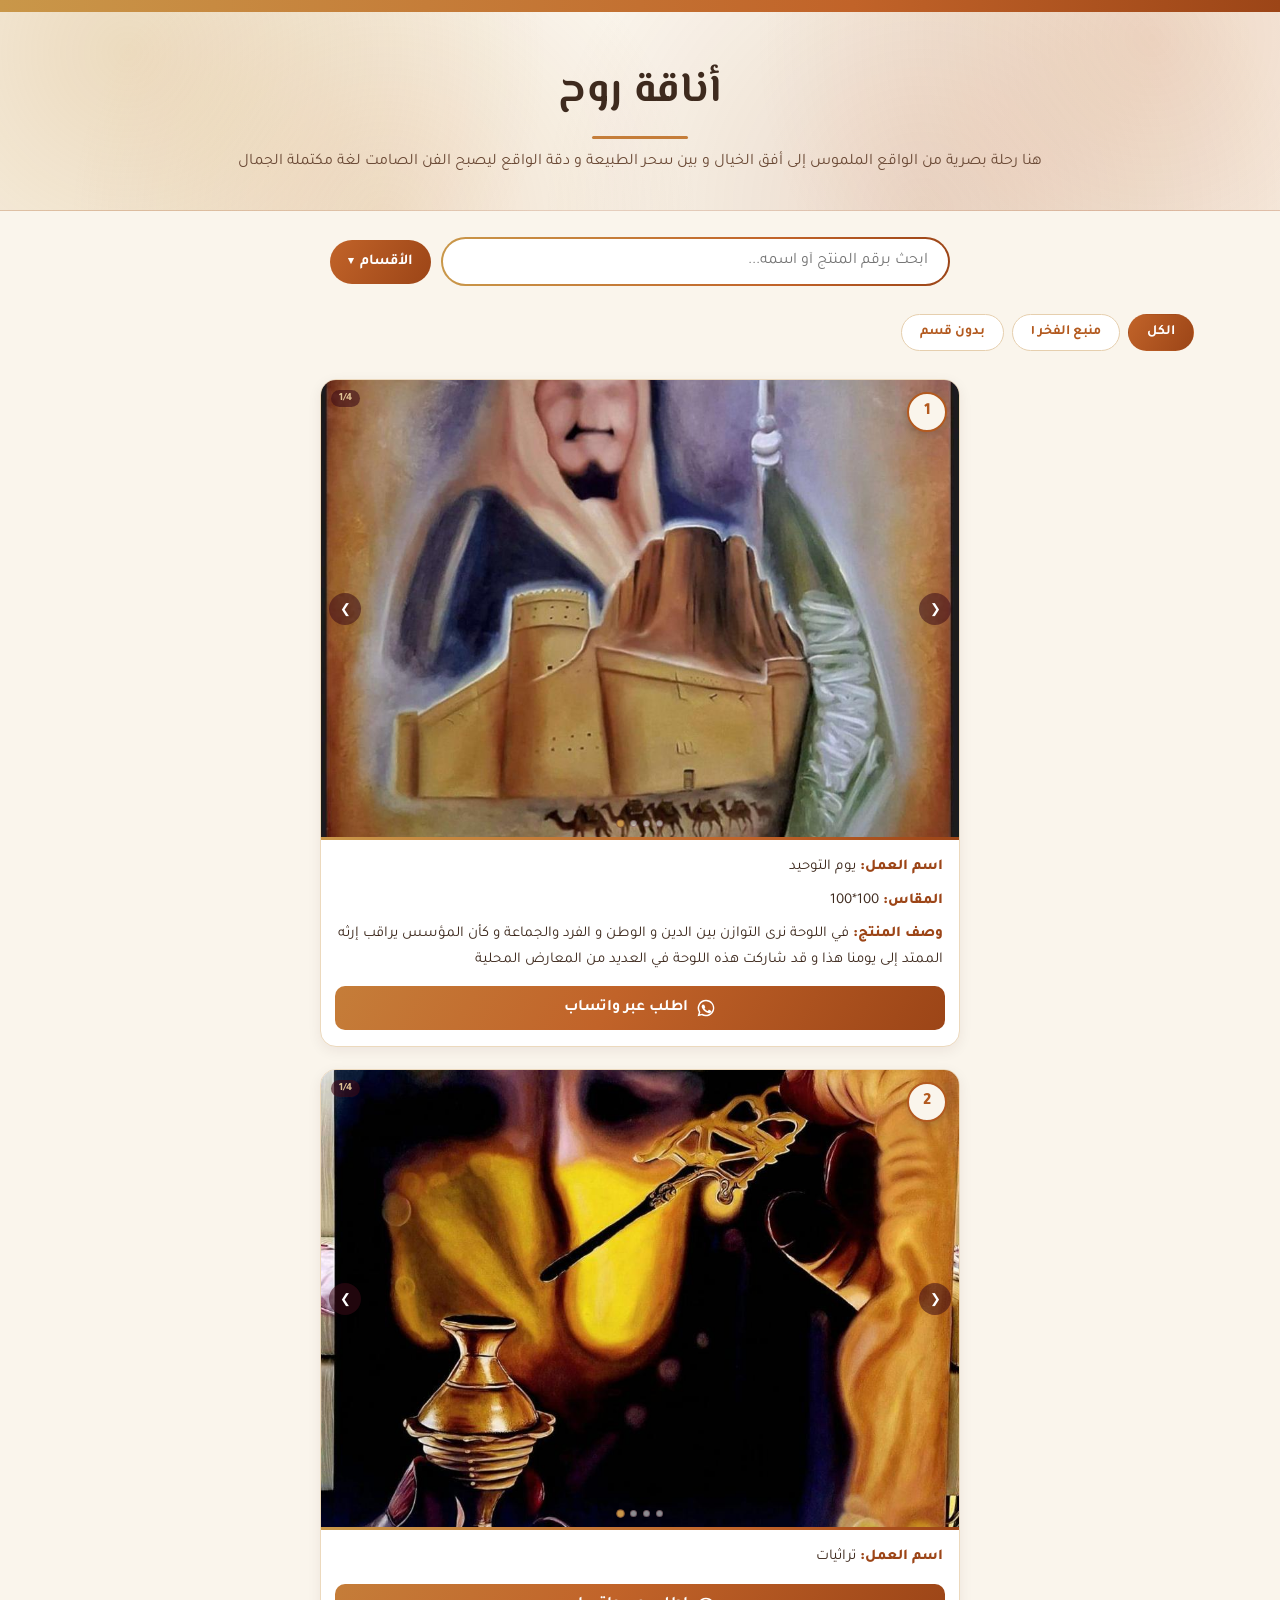
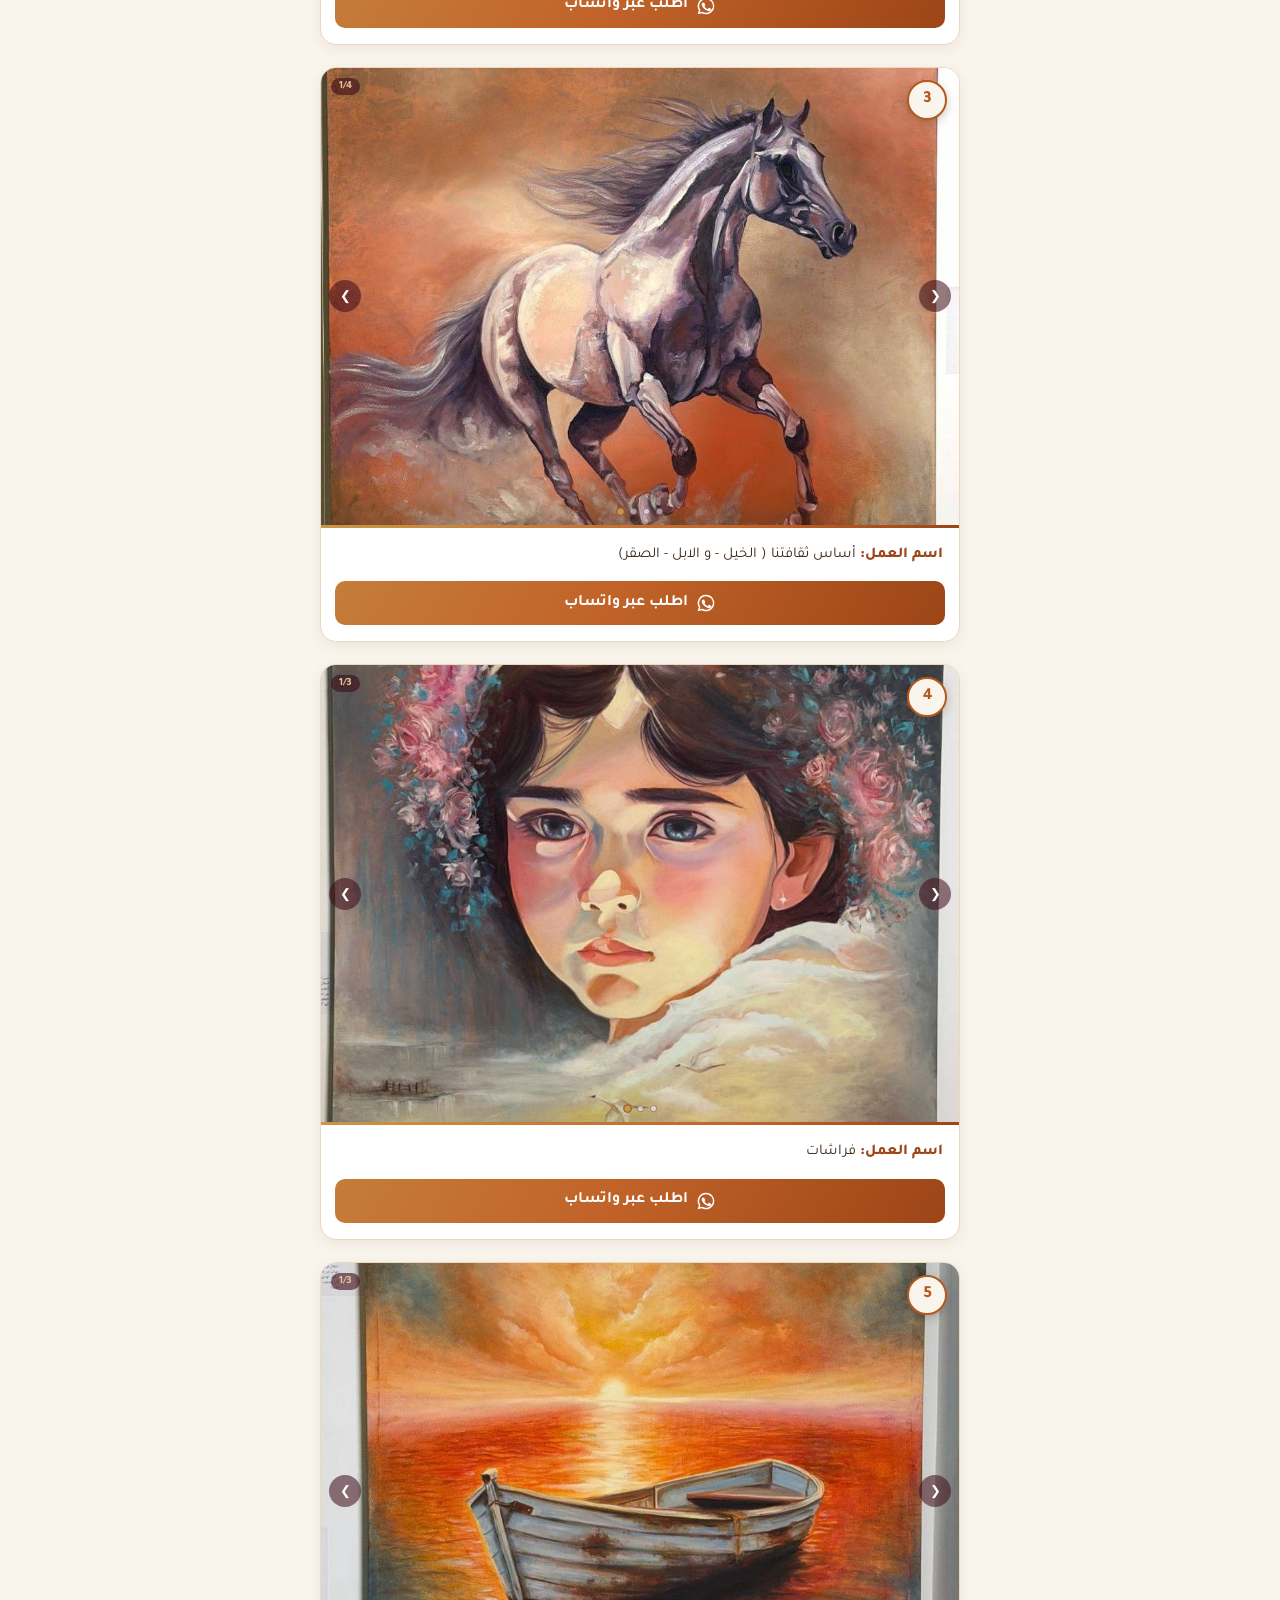
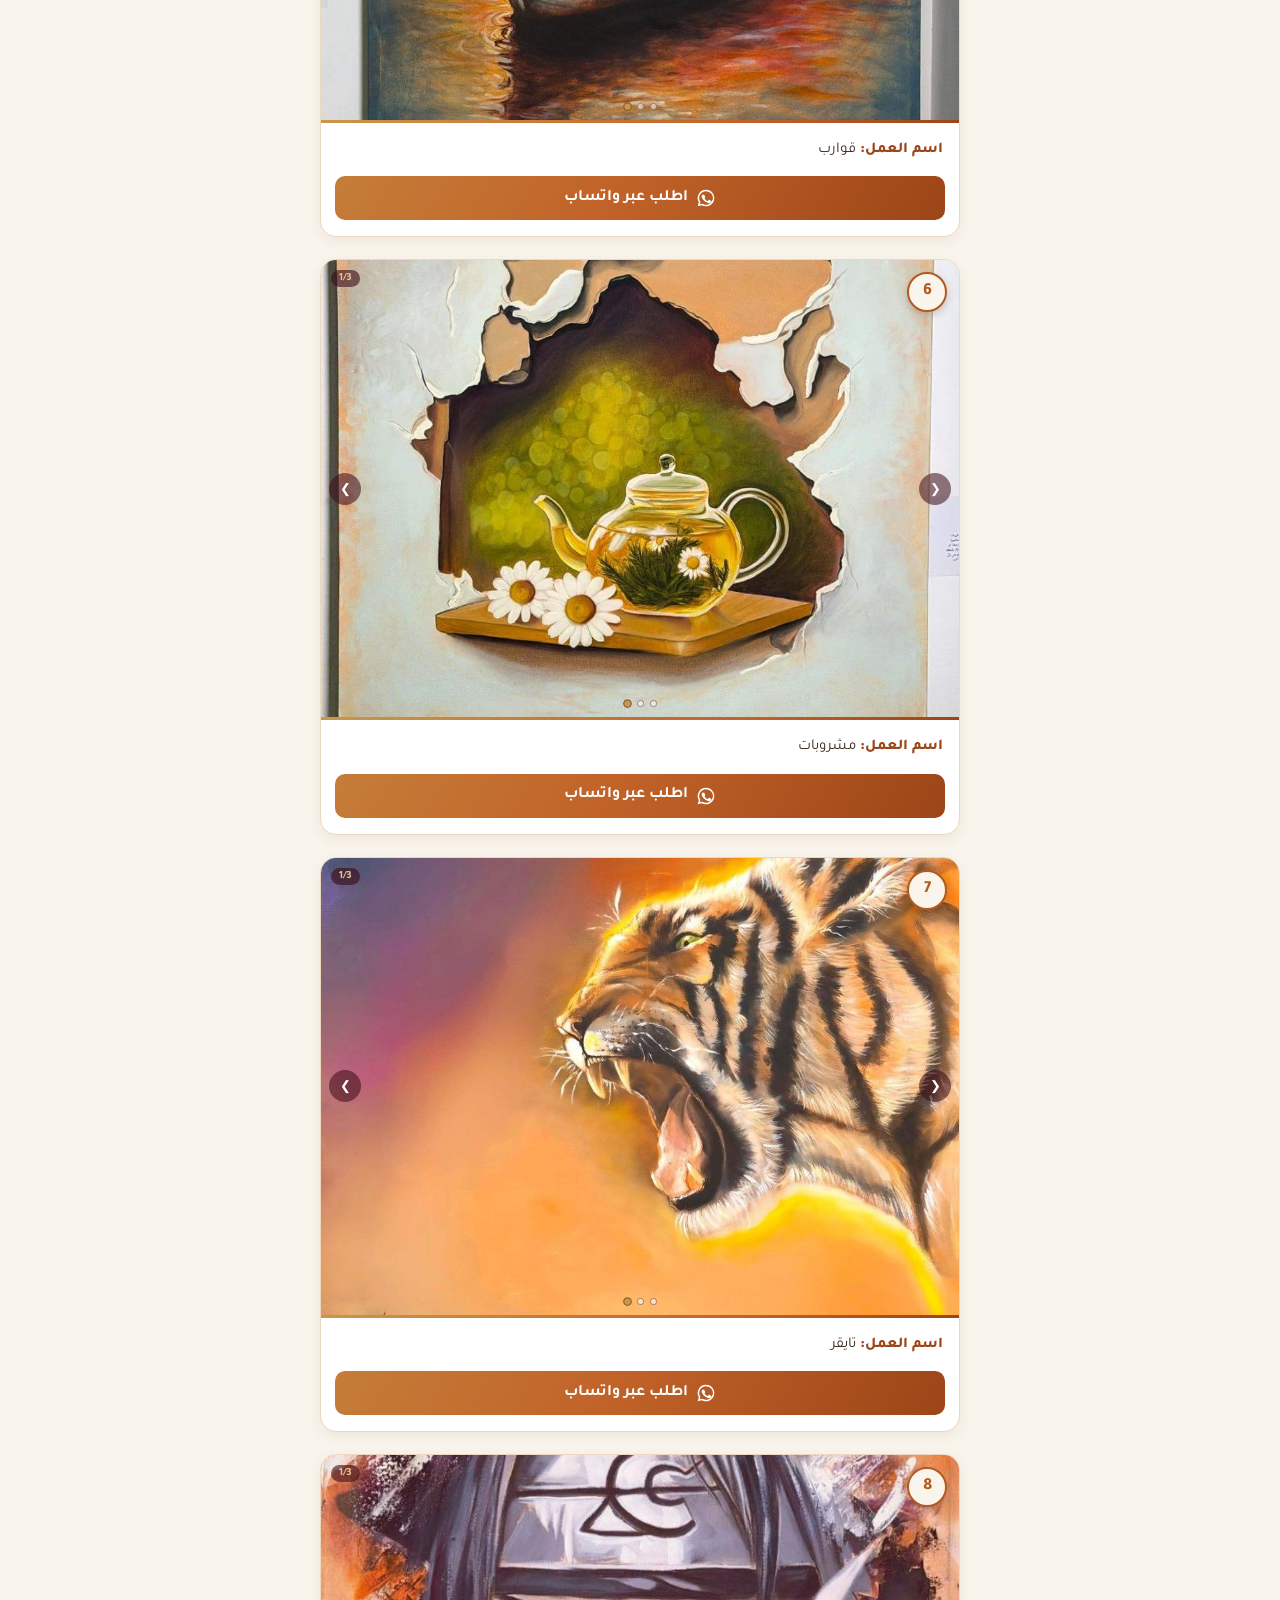
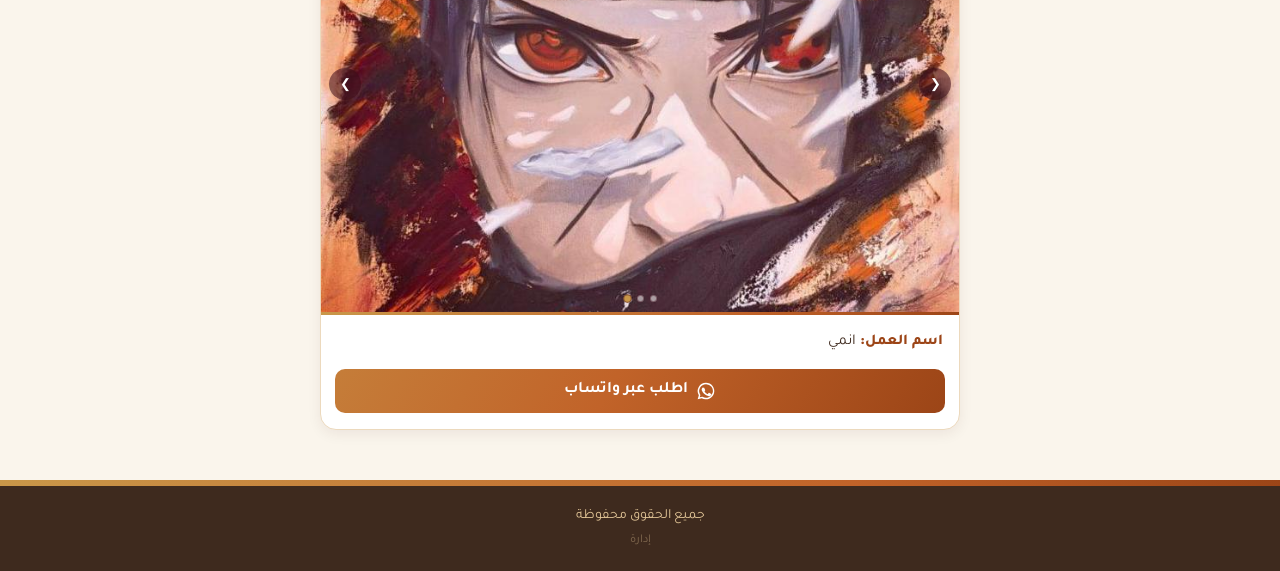
==== commit dc6609cf: "إصلاح ظهور الصورة التالية: مؤشر تحميل، إعادة محاولة، تحميل خلفي مبكر، وضغط أكبر للصور Co-Authored-By" ====
--- a/index.html
+++ b/index.html
@@ -269,15 +269,31 @@
     var bgItems = [];
     var bgToken = 0;
 
-    function ensureLoaded(el) {
-      if (el && !el.getAttribute('src')) { el.src = el.getAttribute('data-src'); }
+    function attachRetry(el) {
+      if (el._retryBound) { return; }
+      el._retryBound = true;
+      el.addEventListener('error', function () {
+        if (el._retried) { return; }
+        el._retried = true;
+        var base = el.getAttribute('data-src') || el.getAttribute('src');
+        setTimeout(function () { el.src = base + (base.indexOf('?') === -1 ? '?r=1' : '&r=1'); }, 800);
+      });
+    }
+
+    function ensureLoaded(el, urgent) {
+      if (!el) { return; }
+      attachRetry(el);
+      if (!el.getAttribute('src')) {
+        if (urgent) { el.fetchPriority = 'high'; }
+        el.src = el.getAttribute('data-src');
+      }
     }
 
     function startBackgroundLoading(token) {
       var items = bgItems.slice().sort(function (a, b) { return a.idx - b.idx || a.order - b.order; });
       var pos = 0;
       var active = 0;
-      var MAX_PARALLEL = 2;
+      var MAX_PARALLEL = 3;
       function next() {
         if (token !== bgToken) { return; }
         while (active < MAX_PARALLEL && pos < items.length) {
@@ -285,6 +301,7 @@
           if (el.getAttribute('src')) { continue; }
           active++;
           var done = function () { active--; next(); };
+          attachRetry(el);
           el.addEventListener('load', done, { once: true });
           el.addEventListener('error', done, { once: true });
           el.src = el.getAttribute('data-src');
@@ -321,18 +338,35 @@
       });
       wrap.appendChild(track);
 
+      var spinner = document.createElement('div');
+      spinner.className = 'img-spinner';
+      spinner.style.display = 'none';
+      wrap.appendChild(spinner);
+
       var current = 0;
 
-      function ensureAt(k) {
-        if (imgEls.length) { ensureLoaded(imgEls[(k + imgEls.length) % imgEls.length]); }
+      function refreshSpinner() {
+        var el = imgEls[current];
+        var ready = el && el.complete && el.naturalWidth > 0;
+        spinner.style.display = (el && !ready) ? 'block' : 'none';
+      }
+
+      imgEls.forEach(function (el) {
+        el.addEventListener('load', refreshSpinner);
+        el.addEventListener('error', refreshSpinner);
+      });
+
+      function ensureAt(k, urgent) {
+        if (imgEls.length) { ensureLoaded(imgEls[(k + imgEls.length) % imgEls.length], urgent); }
       }
 
       function update(animate) {
-        ensureAt(current);
+        ensureAt(current, true);
         if (animate) {
           ensureAt(current + 1);
           ensureAt(current - 1);
         }
+        refreshSpinner();
         track.style.transition = animate ? 'transform 0.35s ease' : 'none';
         track.style.transform = 'translateX(' + (current * 100) + '%)';
         if (dots) {
@@ -552,7 +586,7 @@
         grid.appendChild(card);
       });
       var tk = bgToken;
-      setTimeout(function () { startBackgroundLoading(tk); }, 500);
+      setTimeout(function () { startBackgroundLoading(tk); }, 50);
     }
 
     function applyData() {
--- a/style.css
+++ b/style.css
@@ -753,3 +753,24 @@
     font-size: 14px;
   }
 }
+
+/* ---------- مؤشر تحميل الصورة ---------- */
+
+.img-spinner {
+  position: absolute;
+  top: 50%;
+  left: 50%;
+  width: 38px;
+  height: 38px;
+  margin: -19px 0 0 -19px;
+  border: 4px solid rgba(201, 151, 73, 0.3);
+  border-top-color: var(--oud-light);
+  border-radius: 50%;
+  animation: img-spin 0.8s linear infinite;
+  z-index: 2;
+  pointer-events: none;
+}
+
+@keyframes img-spin {
+  to { transform: rotate(360deg); }
+}
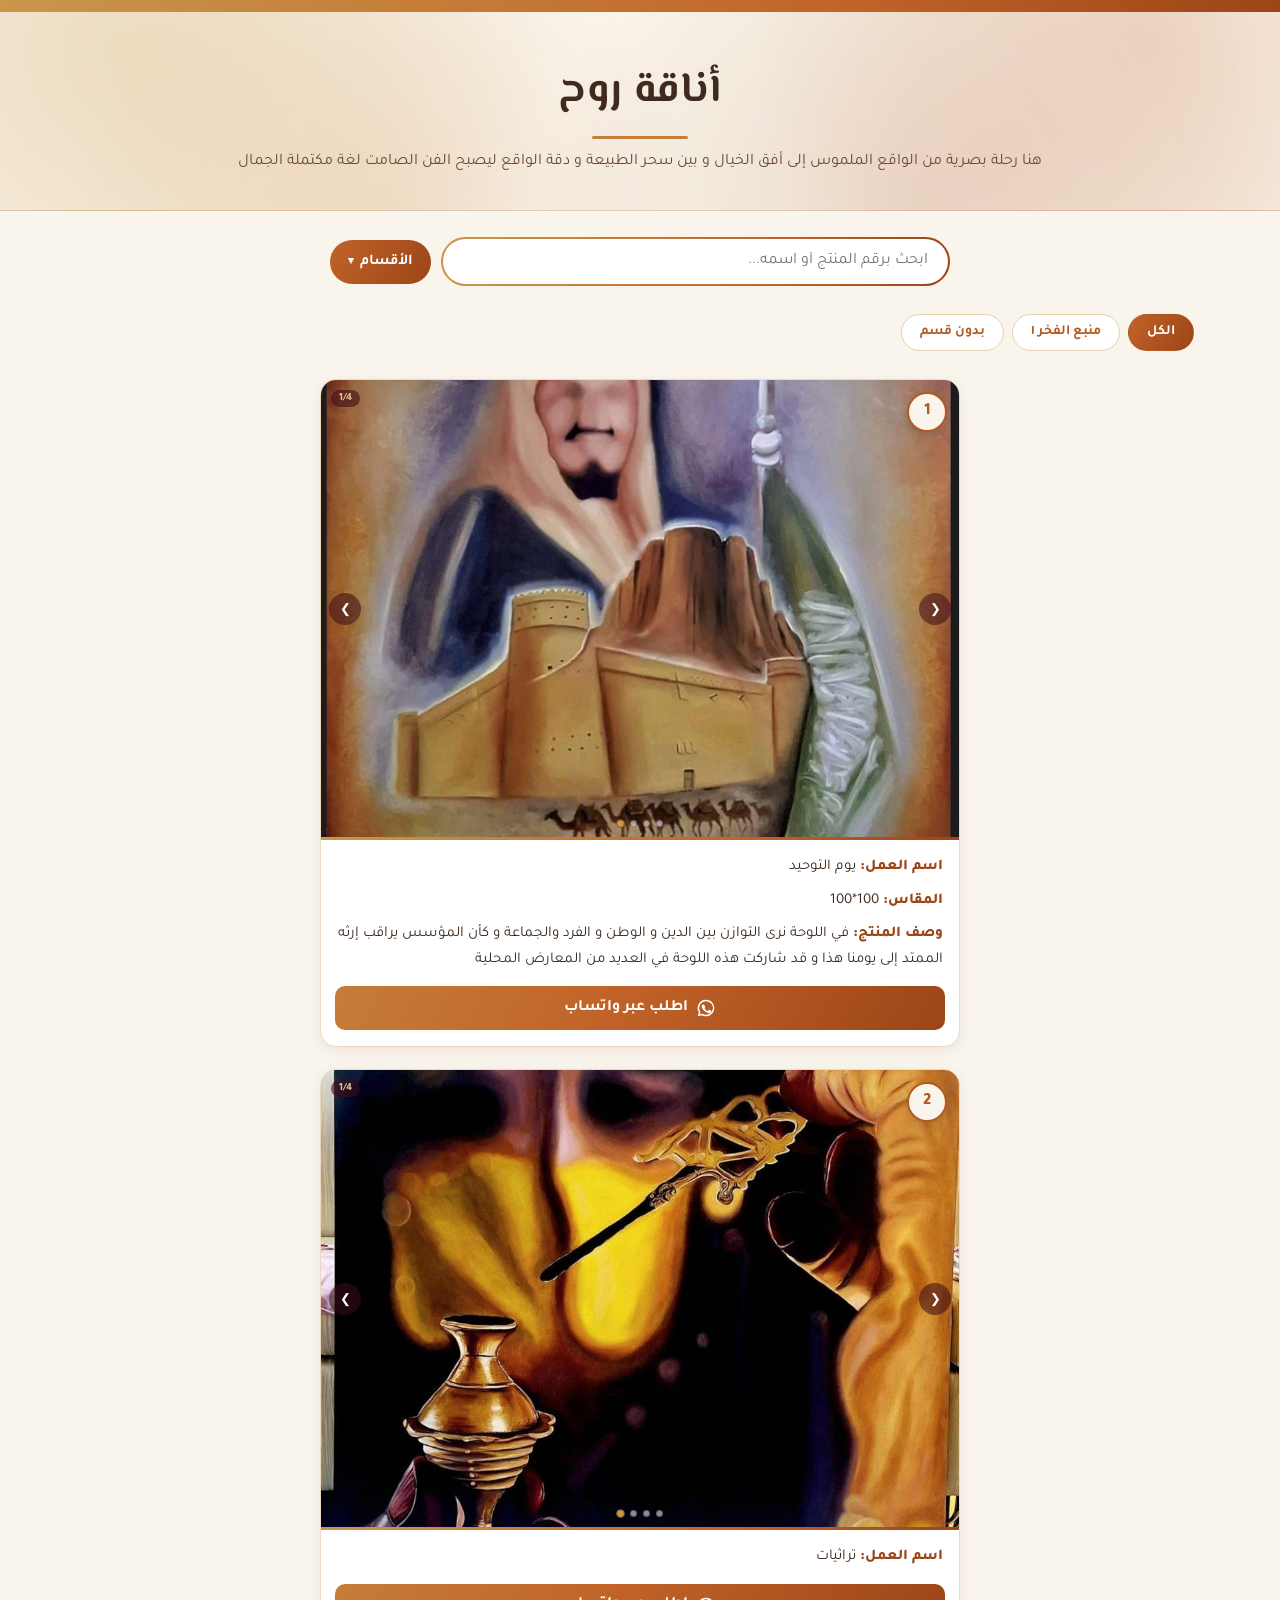
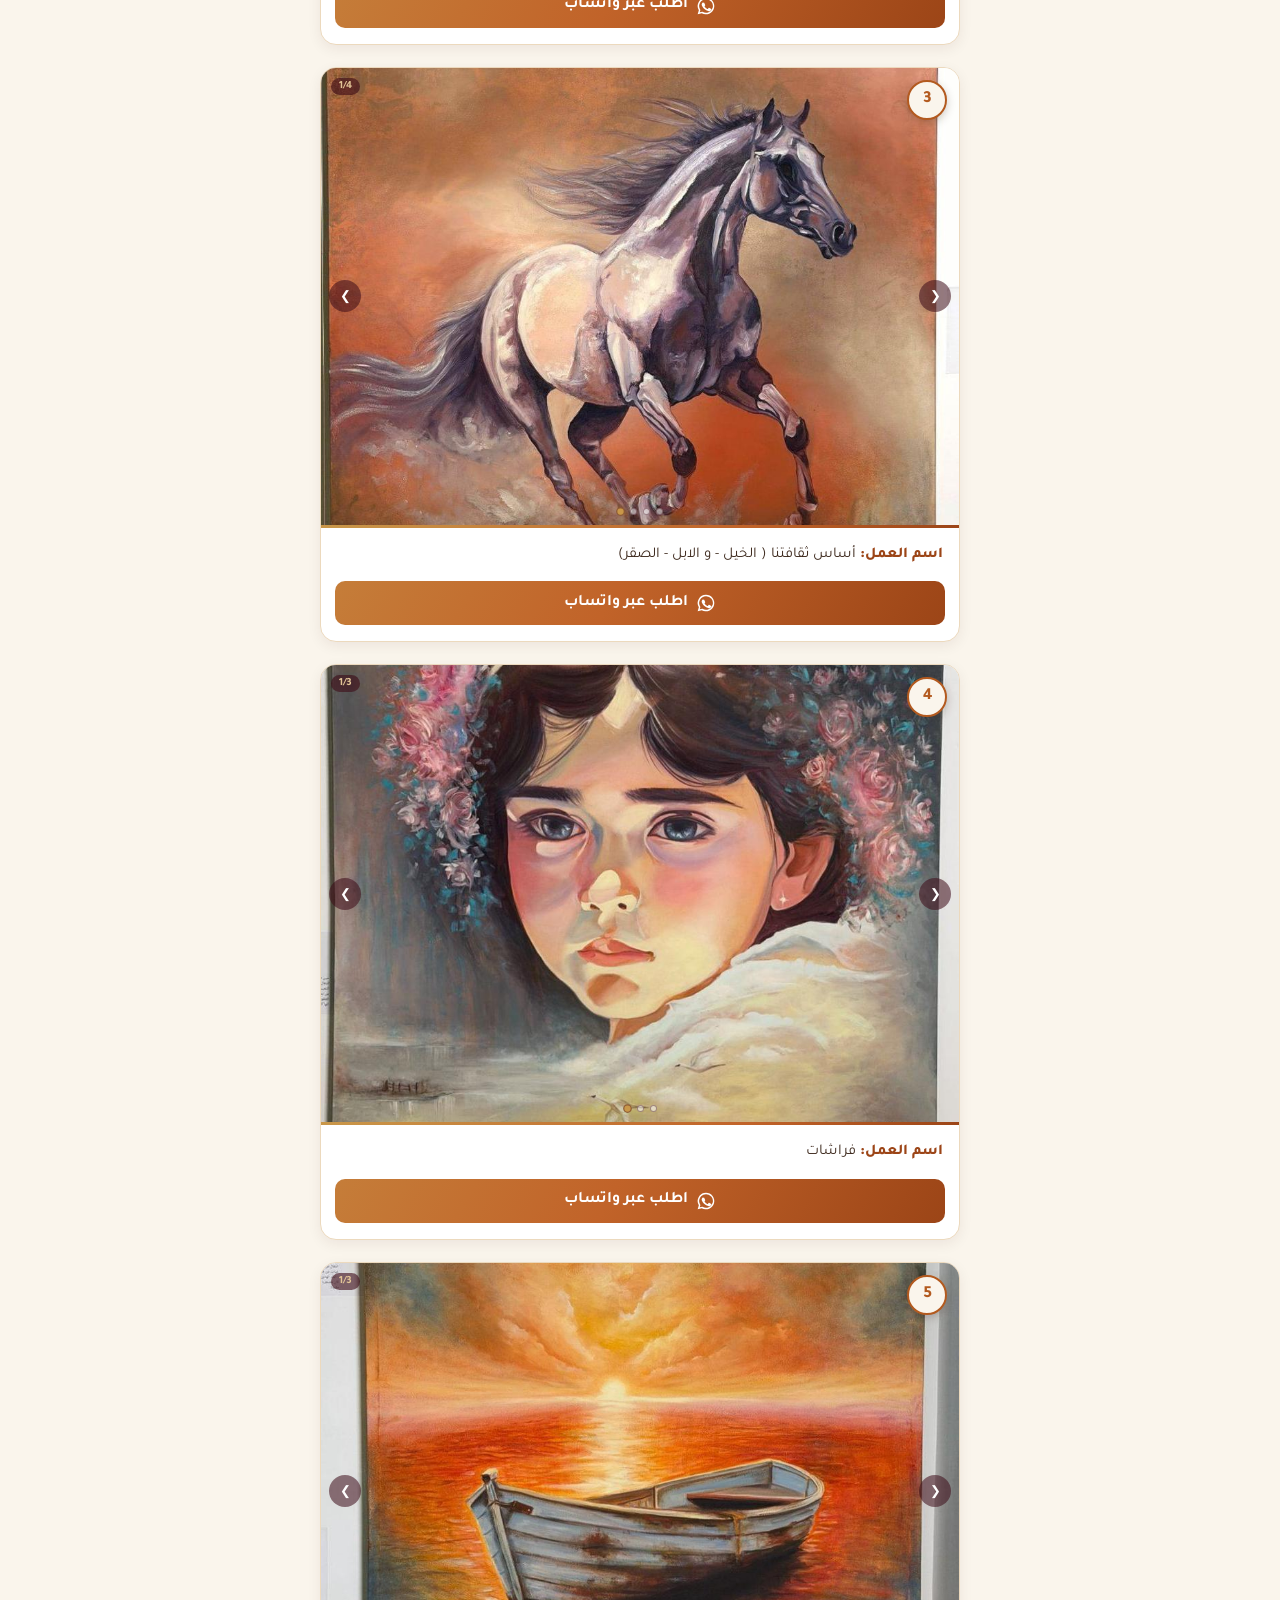
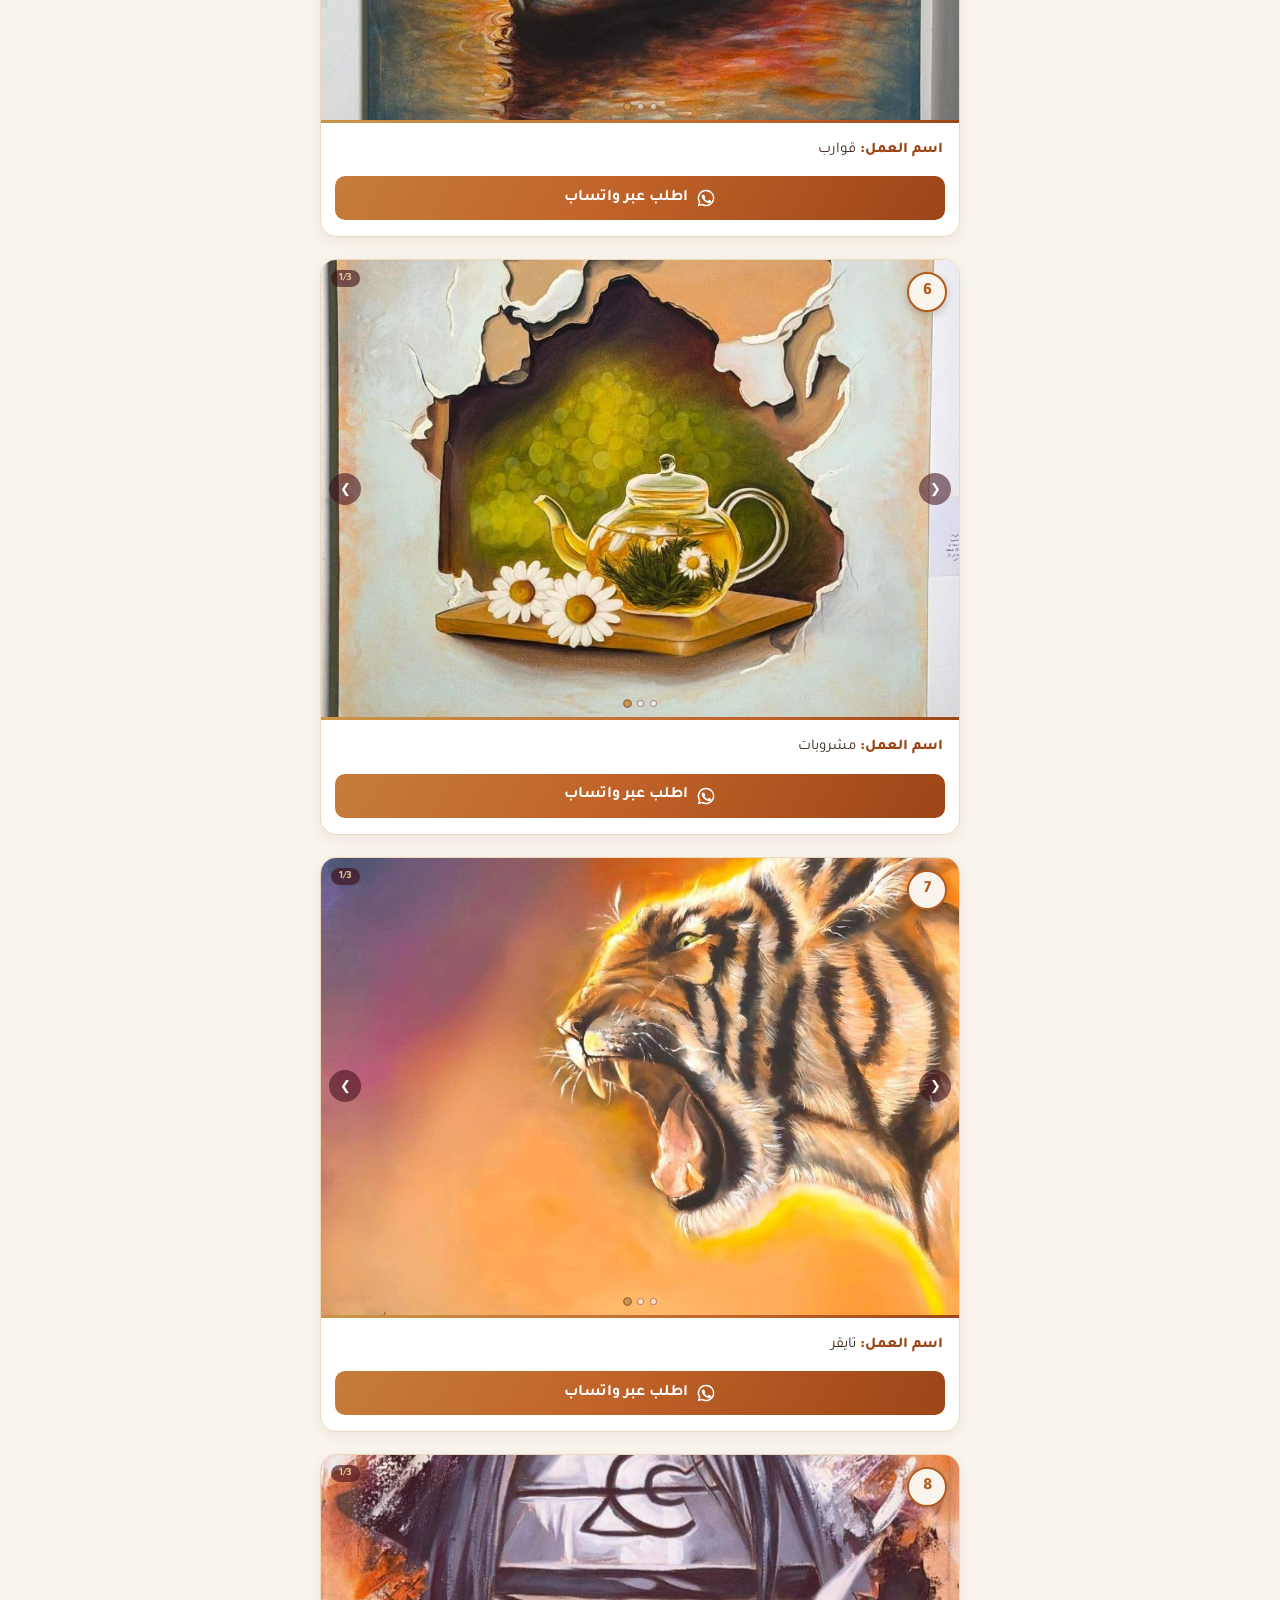
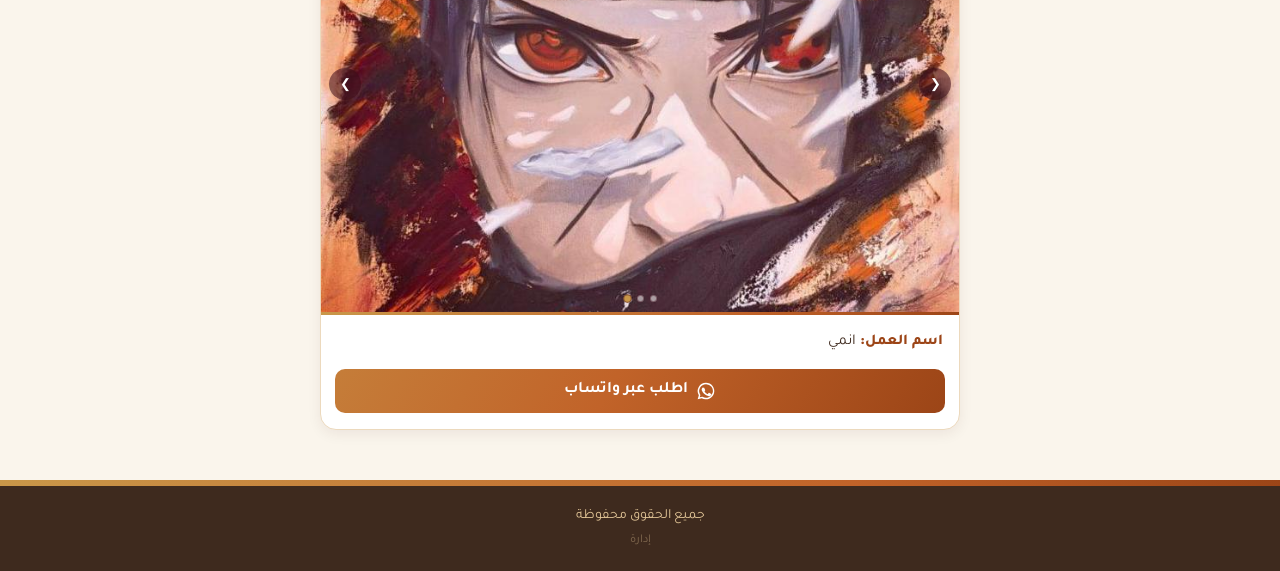
==== commit 5fdb26ff: "تغيير نظام عرض الصور: صورة واحدة في الإطار يتبدل مصدرها مع تحميل مسبق للمجاورة والباقي بالخلفية Co-A" ====
--- a/index.html
+++ b/index.html
@@ -268,25 +268,15 @@
 
     var bgItems = [];
     var bgToken = 0;
-
-    function attachRetry(el) {
-      if (el._retryBound) { return; }
-      el._retryBound = true;
-      el.addEventListener('error', function () {
-        if (el._retried) { return; }
-        el._retried = true;
-        var base = el.getAttribute('data-src') || el.getAttribute('src');
-        setTimeout(function () { el.src = base + (base.indexOf('?') === -1 ? '?r=1' : '&r=1'); }, 800);
-      });
-    }
-
-    function ensureLoaded(el, urgent) {
-      if (!el) { return; }
-      attachRetry(el);
-      if (!el.getAttribute('src')) {
-        if (urgent) { el.fetchPriority = 'high'; }
-        el.src = el.getAttribute('data-src');
-      }
+    var warmed = {};
+    var warmRefs = [];
+
+    function warm(src, cb) {
+      var im = new Image();
+      warmRefs.push(im);
+      im.onload = function () { warmed[src] = true; if (cb) { cb(); } };
+      im.onerror = function () { if (cb) { cb(); } };
+      im.src = src;
     }
 
     function startBackgroundLoading(token) {
@@ -297,14 +287,10 @@
       function next() {
         if (token !== bgToken) { return; }
         while (active < MAX_PARALLEL && pos < items.length) {
-          var el = items[pos++].el;
-          if (el.getAttribute('src')) { continue; }
+          var src = items[pos++].src;
+          if (warmed[src]) { continue; }
           active++;
-          var done = function () { active--; next(); };
-          attachRetry(el);
-          el.addEventListener('load', done, { once: true });
-          el.addEventListener('error', done, { once: true });
-          el.src = el.getAttribute('data-src');
+          warm(src, function () { active--; next(); });
         }
       }
       next();
@@ -315,28 +301,12 @@
       var wrap = document.createElement('div');
       wrap.className = 'img-wrap';
 
-      var track = document.createElement('div');
-      track.className = 'img-track';
-      var imgEls = [];
-      imgs.forEach(function (src, i) {
-        var img = document.createElement('img');
-        img.decoding = 'async';
-        if (i === 0) {
-          img.src = src;
-        } else {
-          img.setAttribute('data-src', src);
-          bgItems.push({ el: img, idx: i, order: bgItems.length });
-        }
-        img.alt = imageDetails(p, i).name;
-        img.draggable = false;
-        img.onclick = function (e) {
-          e.stopPropagation();
-          openLightbox(imgs, i);
-        };
-        track.appendChild(img);
-        imgEls.push(img);
-      });
-      wrap.appendChild(track);
+      var main = document.createElement('img');
+      main.className = 'main-img';
+      main.decoding = 'async';
+      main.draggable = false;
+      main.addEventListener('load', function () { warmed[main.getAttribute('src')] = true; });
+      wrap.appendChild(main);
 
       var spinner = document.createElement('div');
       spinner.className = 'img-spinner';
@@ -344,73 +314,93 @@
       wrap.appendChild(spinner);
 
       var current = 0;
-
-      function refreshSpinner() {
-        var el = imgEls[current];
-        var ready = el && el.complete && el.naturalWidth > 0;
-        spinner.style.display = (el && !ready) ? 'block' : 'none';
-      }
-
-      imgEls.forEach(function (el) {
-        el.addEventListener('load', refreshSpinner);
-        el.addEventListener('error', refreshSpinner);
+      var req = 0;
+      var dots = null;
+      var countBadge = null;
+
+      imgs.forEach(function (src, i) {
+        if (i > 0) { bgItems.push({ src: src, idx: i, order: bgItems.length }); }
       });
 
-      function ensureAt(k, urgent) {
-        if (imgEls.length) { ensureLoaded(imgEls[(k + imgEls.length) % imgEls.length], urgent); }
-      }
-
-      function update(animate) {
-        ensureAt(current, true);
-        if (animate) {
-          ensureAt(current + 1);
-          ensureAt(current - 1);
-        }
-        refreshSpinner();
-        track.style.transition = animate ? 'transform 0.35s ease' : 'none';
-        track.style.transform = 'translateX(' + (current * 100) + '%)';
+      main.onclick = function (e) {
+        e.stopPropagation();
+        if (imgs.length) { openLightbox(imgs, current); }
+      };
+
+      function applyUi() {
         if (dots) {
-          Array.prototype.forEach.call(dots.children, function (d, i) {
-            d.classList.toggle('active', i === current);
+          Array.prototype.forEach.call(dots.children, function (d, k) {
+            d.classList.toggle('active', k === current);
           });
         }
+        if (countBadge) { countBadge.textContent = (current + 1) + '/' + imgs.length; }
+        main.alt = imageDetails(p, current).name;
         if (onChange) { onChange(current); }
       }
 
-      function go(i) {
+      function fade() {
+        main.classList.remove('fade');
+        void main.offsetWidth;
+        main.classList.add('fade');
+      }
+
+      function show(i) {
         if (imgs.length === 0) { return; }
         current = (i + imgs.length) % imgs.length;
-        update(true);
-      }
-
-      var dots = null;
+        var src = imgs[current];
+        var my = ++req;
+        applyUi();
+        if (warmed[src]) {
+          main.src = src;
+          spinner.style.display = 'none';
+          fade();
+        } else {
+          spinner.style.display = 'block';
+          var tries = 0;
+          (function attempt() {
+            warm(src, function () {
+              if (my !== req) { return; }
+              if (!warmed[src] && tries < 1) { tries++; setTimeout(attempt, 600); return; }
+              main.src = src;
+              spinner.style.display = 'none';
+              fade();
+            });
+          })();
+        }
+        [current + 1, current - 1].forEach(function (k) {
+          var s = imgs[(k + imgs.length) % imgs.length];
+          if (!warmed[s]) { warm(s); }
+        });
+      }
+
+      if (imgs.length) { main.src = imgs[0]; }
+
       if (imgs.length > 1) {
         var prevBtn = document.createElement('button');
         prevBtn.type = 'button';
         prevBtn.className = 'nav-btn prev';
         prevBtn.innerHTML = '&#10094;';
         prevBtn.setAttribute('aria-label', 'الصورة السابقة');
-        prevBtn.onclick = function (e) { e.stopPropagation(); go(current - 1); };
+        prevBtn.onclick = function (e) { e.stopPropagation(); show(current - 1); };
 
         var nextBtn = document.createElement('button');
         nextBtn.type = 'button';
         nextBtn.className = 'nav-btn next';
         nextBtn.innerHTML = '&#10095;';
         nextBtn.setAttribute('aria-label', 'الصورة التالية');
-        nextBtn.onclick = function (e) { e.stopPropagation(); go(current + 1); };
+        nextBtn.onclick = function (e) { e.stopPropagation(); show(current + 1); };
 
         dots = document.createElement('div');
         dots.className = 'dots';
-        imgs.forEach(function (_, i) {
+        imgs.forEach(function (_, k) {
           var d = document.createElement('span');
-          d.className = 'dot' + (i === 0 ? ' active' : '');
-          d.onclick = function (e) { e.stopPropagation(); go(i); };
+          d.className = 'dot' + (k === 0 ? ' active' : '');
+          d.onclick = function (e) { e.stopPropagation(); show(k); };
           dots.appendChild(d);
         });
 
-        var countBadge = document.createElement('span');
+        countBadge = document.createElement('span');
         countBadge.className = 'count-badge';
-        countBadge.textContent = '1/' + imgs.length;
 
         wrap.appendChild(prevBtn);
         wrap.appendChild(nextBtn);
@@ -425,19 +415,13 @@
           if (startX === null) { return; }
           var diff = e.changedTouches[0].clientX - startX;
           if (Math.abs(diff) > 40) {
-            if (diff > 0) { go(current - 1); } else { go(current + 1); }
+            if (diff > 0) { show(current - 1); } else { show(current + 1); }
           }
           startX = null;
         });
-
-        var origUpdate = update;
-        update = function (animate) {
-          origUpdate(animate);
-          countBadge.textContent = (current + 1) + '/' + imgs.length;
-        };
-      }
-
-      update(false);
+      }
+
+      applyUi();
       return wrap;
     }
 
--- a/style.css
+++ b/style.css
@@ -774,3 +774,24 @@
 @keyframes img-spin {
   to { transform: rotate(360deg); }
 }
+
+/* ---------- الصورة الرئيسية في الإطار ---------- */
+
+.main-img {
+  display: block;
+  width: 100%;
+  height: 100%;
+  object-fit: cover;
+  user-select: none;
+  -webkit-user-drag: none;
+  cursor: zoom-in;
+}
+
+.main-img.fade {
+  animation: img-fade 0.25s ease;
+}
+
+@keyframes img-fade {
+  from { opacity: 0.3; }
+  to { opacity: 1; }
+}
